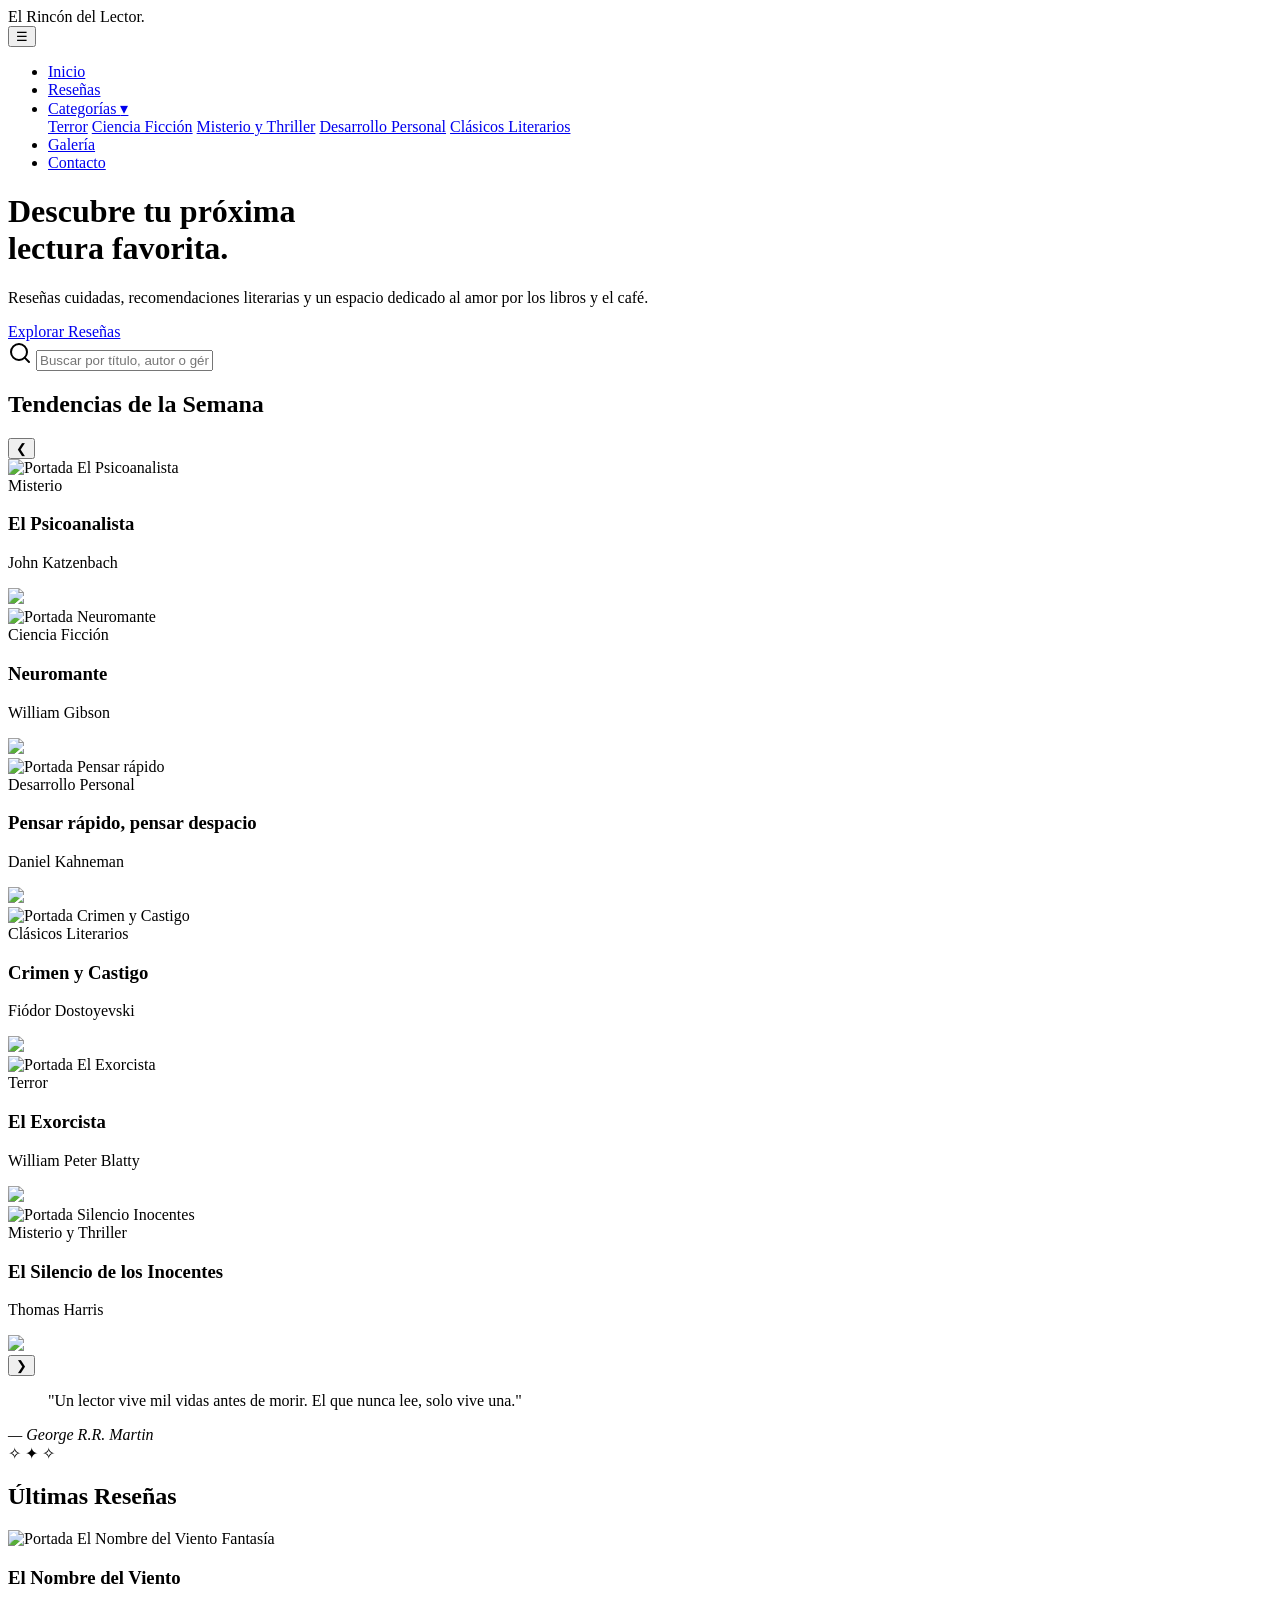
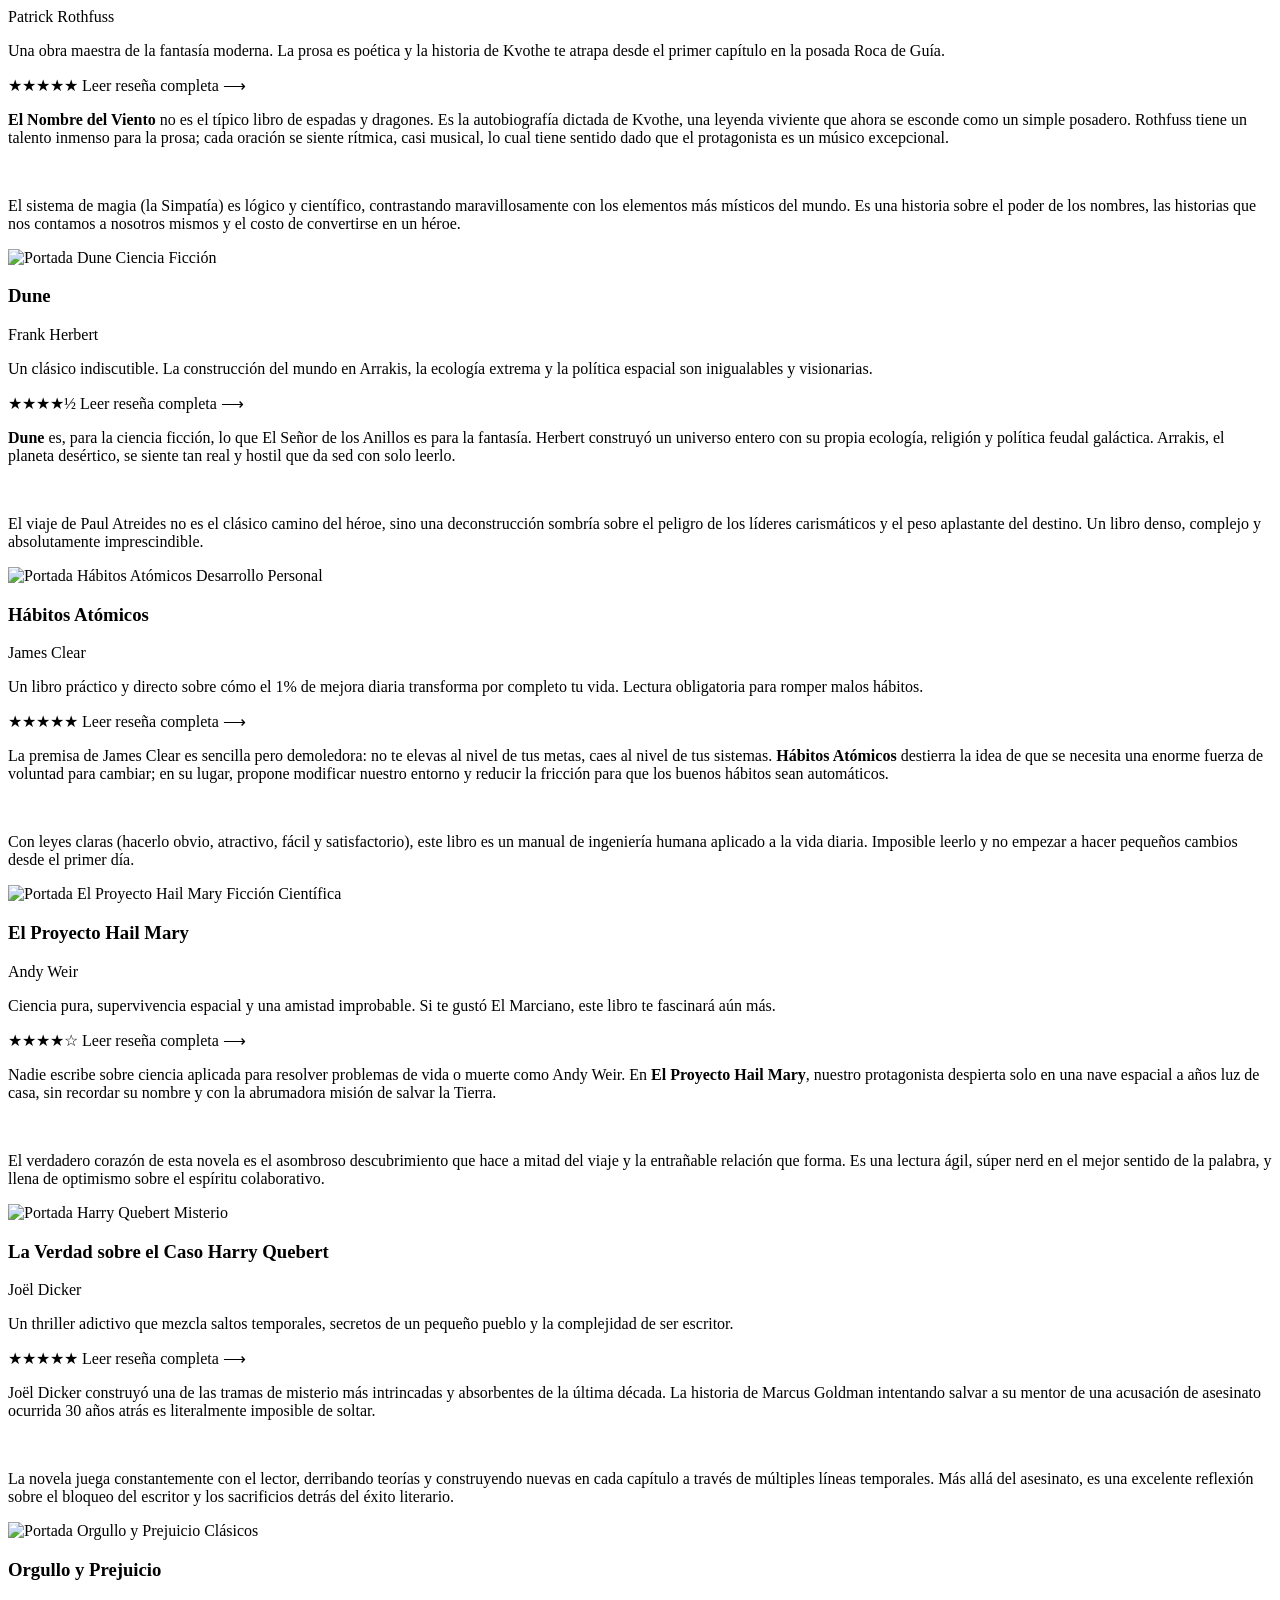
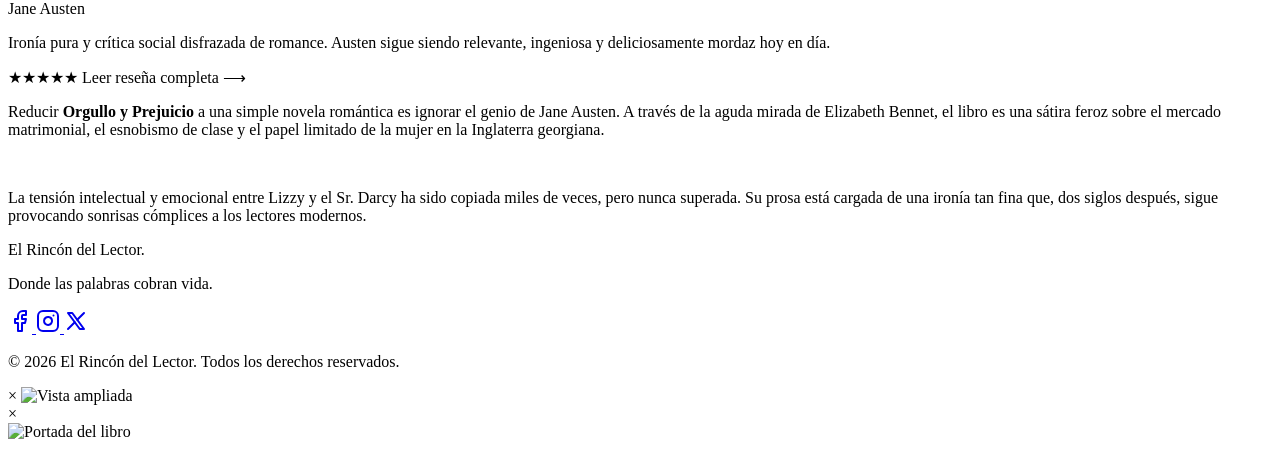
==== index.html @ 216cf4fa "aaaaver esta vez" ====
<!DOCTYPE html>
<html lang="es">
<head>
    <meta charset="UTF-8">
    <meta name="viewport" content="width=device-width, initial-scale=1.0">
    <title>El Rincón del Lector | Reseñas Literarias</title>
    <link rel="preconnect" href="https://fonts.googleapis.com">
    <link rel="preconnect" href="https://fonts.gstatic.com" crossorigin>
    <link href="https://fonts.googleapis.com/css2?family=Lato:ital,wght@0,300;0,400;0,700;1,400&family=Playfair+Display:ital,wght@0,400;0,600;0,700;1,400&display=swap" rel="stylesheet">
    <link rel="stylesheet" href="styles.css">
</head>
<body>

    <nav id="navbar">
        <div class="nav-brand">El Rincón del Lector.</div>
        <button class="menu-toggle" id="menu-toggle" aria-label="Abrir menú">☰</button>
        <ul class="nav-links" id="nav-links">
            <li><a href="#inicio">Inicio</a></li>
            <li><a href="#resenas">Reseñas</a></li>
            <li class="dropdown">
                <a href="#" class="dropbtn">Categorías <span class="arrow">▾</span></a>
                <div class="dropdown-content">
                    <a href="terror.html">Terror</a>
                    <a href="ciencia-ficcion.html">Ciencia Ficción</a>
                    <a href="misterio.html">Misterio y Thriller</a>
                    <a href="desarrollo.html">Desarrollo Personal</a>
                    <a href="clasicos.html">Clásicos Literarios</a>
                </div>
            </li>
            <li><a href="galeria.html">Galería</a></li>
            <li><a href="contacto.html" class="btn-nav">Contacto</a></li>
        </ul>
    </nav>

    <header id="inicio" class="hero section-reveal">
        <div class="hero-content">
            <h1>Descubre tu próxima <br><span>lectura favorita.</span></h1>
            <p>Reseñas cuidadas, recomendaciones literarias y un espacio dedicado al amor por los libros y el café.</p>
            <a href="#resenas" class="btn-primary">Explorar Reseñas</a>
        </div>
    </header>

    <!-- SECCIÓN: BUSCADOR -->
    <section class="seccion-busqueda section-reveal">
        <div class="buscador-wrapper">
            <div class="buscador-contenedor">
                <svg class="icono-lupa" xmlns="http://www.w3.org/2000/svg" width="24" height="24" viewBox="0 0 24 24" fill="none" stroke="currentColor" stroke-width="2" stroke-linecap="round" stroke-linejoin="round">
                    <circle cx="11" cy="11" r="8"></circle>
                    <line x1="21" y1="21" x2="16.65" y2="16.65"></line>
                </svg>
                <input type="text" id="input-busqueda" class="buscador-input" placeholder="Buscar por título, autor o género...">
            </div>
        </div>
    </section>

    <main>
        <!-- Carrusel de Tendencias -->
        <section class="seccion-carrusel section-reveal">
            <div class="section-header">
                <h2>Tendencias de la Semana</h2>
                <div class="divider"></div>
            </div>
            <div class="carrusel-contenedor">
                <button class="carrusel-btn prev" onclick="moverCarrusel(-1)">&#10094;</button>
                <div class="carrusel-track" id="track">
                    
                    <article class="tarjeta-tendencia card-reveal" onclick="abrirResena(this)">
                        <img src="https://images.unsplash.com/photo-1587876931567-564ce588bfbd?w=400&h=600&fit=crop" class="img-tendencia" alt="Portada El Psicoanalista">
                        <div class="tendencia-info">
                            <span class="badge">Misterio</span>
                            <h3>El Psicoanalista</h3>
                            <p class="autor">John Katzenbach</p>
                        </div>
                        <img src="https://images.unsplash.com/photo-1587876931567-564ce588bfbd?w=600&h=900&fit=crop" class="portada-oculta">
                        <span class="calificacion" style="display:none;">★★★★★</span>
                        <div class="resena-completa-texto" style="display:none;">
                            <p>Un thriller psicológico de ritmo frenético. "Feliz cumpleaños, doctor. Bienvenido al primer día de su muerte." Así comienza este magistral juego del gato y el ratón donde el Dr. Starks tiene 15 días para descubrir la identidad de su acosador o suicidarse.</p><br>
                            <p>Katzenbach demuestra un dominio absoluto del suspenso, obligando al protagonista (y al lector) a dudar de todos y de todo. Una lectura adictiva.</p>
                        </div>
                    </article>

                    <article class="tarjeta-tendencia card-reveal" onclick="abrirResena(this)">
                        <img src="https://images.unsplash.com/photo-1535295972055-1c762f4483e5?w=400&h=600&fit=crop" class="img-tendencia" alt="Portada Neuromante">
                        <div class="tendencia-info">
                            <span class="badge">Ciencia Ficción</span>
                            <h3>Neuromante</h3>
                            <p class="autor">William Gibson</p>
                        </div>
                        <img src="https://images.unsplash.com/photo-1535295972055-1c762f4483e5?w=600&h=900&fit=crop" class="portada-oculta">
                        <span class="calificacion" style="display:none;">★★★★½</span>
                        <div class="resena-completa-texto" style="display:none;">
                            <p>La novela que fundó el subgénero <em>Cyberpunk</em> e inventó el término "Ciberespacio" años antes de que existiera Internet. Seguir a Case, un vaquero de consolas caído en desgracia, en su último gran atraco es una experiencia visual y narrativa brutal.</p><br>
                            <p>La prosa de Gibson es densa, poética y cargada de neón. Es una obra visionaria que predijo nuestro mundo hiperconectado y dominado por megacorporaciones.</p>
                        </div>
                    </article>

                    <article class="tarjeta-tendencia card-reveal" onclick="abrirResena(this)">
                        <img src="https://images.unsplash.com/photo-1589829085413-56de8ae18c73?w=400&h=600&fit=crop" class="img-tendencia" alt="Portada Pensar rápido">
                        <div class="tendencia-info">
                            <span class="badge">Desarrollo Personal</span>
                            <h3>Pensar rápido, pensar despacio</h3>
                            <p class="autor">Daniel Kahneman</p>
                        </div>
                        <img src="https://images.unsplash.com/photo-1589829085413-56de8ae18c73?w=600&h=900&fit=crop" class="portada-oculta">
                        <span class="calificacion" style="display:none;">★★★★★</span>
                        <div class="resena-completa-texto" style="display:none;">
                            <p>El Premio Nobel de Economía nos regala el estudio definitivo sobre cómo tomamos decisiones. Kahneman divide nuestra mente en dos sistemas: el Sistema 1 (rápido, intuitivo, emocional) y el Sistema 2 (lento, deliberativo, lógico).</p><br>
                            <p>Este libro te abrirá los ojos a los sesgos cognitivos que gobiernan tu vida diaria sin que te des cuenta. Es denso, pero cada capítulo es una revelación sobre la naturaleza humana.</p>
                        </div>
                    </article>

                    <article class="tarjeta-tendencia card-reveal" onclick="abrirResena(this)">
                        <img src="https://images.unsplash.com/photo-1463320726281-696a485928c7?w=400&h=600&fit=crop" class="img-tendencia" alt="Portada Crimen y Castigo">
                        <div class="tendencia-info">
                            <span class="badge">Clásicos Literarios</span>
                            <h3>Crimen y Castigo</h3>
                            <p class="autor">Fiódor Dostoyevski</p>
                        </div>
                        <img src="https://images.unsplash.com/photo-1463320726281-696a485928c7?w=600&h=900&fit=crop" class="portada-oculta">
                        <span class="calificacion" style="display:none;">★★★★★</span>
                        <div class="resena-completa-texto" style="display:none;">
                            <p>Una inmersión asfixiante en la mente de un asesino. Raskólnikov cree que es un "hombre extraordinario", por encima de la moralidad común, lo que lo lleva a cometer un crimen atroz. Pero el verdadero protagonista de la novela es la culpa que lo consume después.</p><br>
                            <p>Dostoyevski es un maestro de la psicología humana. La tensión y la paranoia son tan palpables que el lector sufre junto al protagonista en cada interrogatorio. Una obra monumental.</p>
                        </div>
                    </article>

                    <article class="tarjeta-tendencia card-reveal" onclick="abrirResena(this)">
                        <img src="https://images.unsplash.com/photo-1509248961158-e54f6934749c?w=400&h=600&fit=crop" class="img-tendencia" alt="Portada El Exorcista">
                        <div class="tendencia-info">
                            <span class="badge">Terror</span>
                            <h3>El Exorcista</h3>
                            <p class="autor">William Peter Blatty</p>
                        </div>
                        <img src="https://images.unsplash.com/photo-1509248961158-e54f6934749c?w=600&h=900&fit=crop" class="portada-oculta">
                        <span class="calificacion" style="display:none;">★★★★☆</span>
                        <div class="resena-completa-texto" style="display:none;">
                            <p>Si la película te asustó, el libro te helará la sangre. Blatty logra algo extraordinario: antes de llegar a los aspectos puramente demoníacos, somete al lector a un agotador proceso médico y psiquiátrico, anclando la historia en un realismo que potencia el terror.</p><br>
                            <p>La relación entre el padre Karras, un sacerdote que pierde su fe, y el padre Merrin, es el corazón literario de esta obra cumbre del terror teológico.</p>
                        </div>
                    </article>

                    <article class="tarjeta-tendencia card-reveal" onclick="abrirResena(this)">
                        <img src="https://images.unsplash.com/photo-1629196914949-0145227774e1?w=400&h=600&fit=crop" class="img-tendencia" alt="Portada Silencio Inocentes">
                        <div class="tendencia-info">
                            <span class="badge">Misterio y Thriller</span>
                            <h3>El Silencio de los Inocentes</h3>
                            <p class="autor">Thomas Harris</p>
                        </div>
                        <img src="https://images.unsplash.com/photo-1629196914949-0145227774e1?w=600&h=900&fit=crop" class="portada-oculta">
                        <span class="calificacion" style="display:none;">★★★★★</span>
                        <div class="resena-completa-texto" style="display:none;">
                            <p>La brillante joven del FBI, Clarice Starling, debe buscar la ayuda de un asesino en serie caníbal, el Dr. Hannibal Lecter, para atrapar a otro psicópata. La dinámica entre Clarice y Lecter es una de las más fascinantes y tensas jamás escritas.</p><br>
                            <p>Harris no recurre al gore barato, sino que construye un terror inteligente, clínico y metódico. Un hito en la literatura policíaca que supera incluso a su galardonada adaptación cinematográfica.</p>
                        </div>
                    </article>

                </div>
                <button class="carrusel-btn next" onclick="moverCarrusel(1)">&#10095;</button>
            </div>
        </section>

        <!-- SECCIÓN PARALLAX: Cita Destacada -->
        <section class="seccion-cita section-reveal">
            <div class="cita-parallax">
                <div class="cita-contenido card-reveal">
                    <blockquote>"Un lector vive mil vidas antes de morir. El que nunca lee, solo vive una."</blockquote>
                    <cite>— George R.R. Martin</cite>
                </div>
            </div>
        </section>

        <!-- SEPARADOR DECORATIVO -->
        <div class="separador-elegante section-reveal">
            <span>✧ ✦ ✧</span>
        </div>

        <!-- Reseñas -->
        <section id="resenas" class="seccion-resenas section-reveal">
            <div class="section-header">
                <h2>Últimas Reseñas</h2>
                <div class="divider"></div>
            </div>
            <div class="grid-resenas">
                
                <article class="tarjeta-resena card-reveal" onclick="abrirResena(this)">
                    <img src="https://images.unsplash.com/photo-1629196914168-5af0602ee3fb?w=600&h=900&fit=crop" class="portada-oculta" alt="Portada El Nombre del Viento">
                    <span class="badge">Fantasía</span>
                    <h3>El Nombre del Viento</h3>
                    <p class="autor">Patrick Rothfuss</p>
                    <p class="extracto">Una obra maestra de la fantasía moderna. La prosa es poética y la historia de Kvothe te atrapa desde el primer capítulo en la posada Roca de Guía.</p>
                    <div class="card-footer">
                        <span class="calificacion">★★★★★</span>
                        <span class="leer-mas">Leer reseña completa ⟶</span>
                    </div>
                    <div class="resena-completa-texto">
                        <p><strong>El Nombre del Viento</strong> no es el típico libro de espadas y dragones. Es la autobiografía dictada de Kvothe, una leyenda viviente que ahora se esconde como un simple posadero. Rothfuss tiene un talento inmenso para la prosa; cada oración se siente rítmica, casi musical, lo cual tiene sentido dado que el protagonista es un músico excepcional.</p><br>
                        <p>El sistema de magia (la Simpatía) es lógico y científico, contrastando maravillosamente con los elementos más místicos del mundo. Es una historia sobre el poder de los nombres, las historias que nos contamos a nosotros mismos y el costo de convertirse en un héroe.</p>
                    </div>
                </article>

                <article class="tarjeta-resena card-reveal" onclick="abrirResena(this)">
                    <img src="https://images.unsplash.com/photo-1541873676-a18131494184?w=600&h=900&fit=crop" class="portada-oculta" alt="Portada Dune">
                    <span class="badge">Ciencia Ficción</span>
                    <h3>Dune</h3>
                    <p class="autor">Frank Herbert</p>
                    <p class="extracto">Un clásico indiscutible. La construcción del mundo en Arrakis, la ecología extrema y la política espacial son inigualables y visionarias.</p>
                    <div class="card-footer">
                        <span class="calificacion">★★★★½</span>
                        <span class="leer-mas">Leer reseña completa ⟶</span>
                    </div>
                    <div class="resena-completa-texto">
                        <p><strong>Dune</strong> es, para la ciencia ficción, lo que El Señor de los Anillos es para la fantasía. Herbert construyó un universo entero con su propia ecología, religión y política feudal galáctica. Arrakis, el planeta desértico, se siente tan real y hostil que da sed con solo leerlo.</p><br>
                        <p>El viaje de Paul Atreides no es el clásico camino del héroe, sino una deconstrucción sombría sobre el peligro de los líderes carismáticos y el peso aplastante del destino. Un libro denso, complejo y absolutamente imprescindible.</p>
                    </div>
                </article>

                <article class="tarjeta-resena card-reveal" onclick="abrirResena(this)">
                    <img src="https://images.unsplash.com/photo-1517245386807-bb43f82c33c4?w=600&h=900&fit=crop" class="portada-oculta" alt="Portada Hábitos Atómicos">
                    <span class="badge">Desarrollo Personal</span>
                    <h3>Hábitos Atómicos</h3>
                    <p class="autor">James Clear</p>
                    <p class="extracto">Un libro práctico y directo sobre cómo el 1% de mejora diaria transforma por completo tu vida. Lectura obligatoria para romper malos hábitos.</p>
                    <div class="card-footer">
                        <span class="calificacion">★★★★★</span>
                        <span class="leer-mas">Leer reseña completa ⟶</span>
                    </div>
                    <div class="resena-completa-texto">
                        <p>La premisa de James Clear es sencilla pero demoledora: no te elevas al nivel de tus metas, caes al nivel de tus sistemas. <strong>Hábitos Atómicos</strong> destierra la idea de que se necesita una enorme fuerza de voluntad para cambiar; en su lugar, propone modificar nuestro entorno y reducir la fricción para que los buenos hábitos sean automáticos.</p><br>
                        <p>Con leyes claras (hacerlo obvio, atractivo, fácil y satisfactorio), este libro es un manual de ingeniería humana aplicado a la vida diaria. Imposible leerlo y no empezar a hacer pequeños cambios desde el primer día.</p>
                    </div>
                </article>

                <article class="tarjeta-resena card-reveal" onclick="abrirResena(this)">
                    <img src="https://images.unsplash.com/photo-1451187580459-43490279c0fa?w=600&h=900&fit=crop" class="portada-oculta" alt="Portada El Proyecto Hail Mary">
                    <span class="badge">Ficción Científica</span>
                    <h3>El Proyecto Hail Mary</h3>
                    <p class="autor">Andy Weir</p>
                    <p class="extracto">Ciencia pura, supervivencia espacial y una amistad improbable. Si te gustó El Marciano, este libro te fascinará aún más.</p>
                    <div class="card-footer">
                        <span class="calificacion">★★★★☆</span>
                        <span class="leer-mas">Leer reseña completa ⟶</span>
                    </div>
                    <div class="resena-completa-texto">
                        <p>Nadie escribe sobre ciencia aplicada para resolver problemas de vida o muerte como Andy Weir. En <strong>El Proyecto Hail Mary</strong>, nuestro protagonista despierta solo en una nave espacial a años luz de casa, sin recordar su nombre y con la abrumadora misión de salvar la Tierra.</p><br>
                        <p>El verdadero corazón de esta novela es el asombroso descubrimiento que hace a mitad del viaje y la entrañable relación que forma. Es una lectura ágil, súper nerd en el mejor sentido de la palabra, y llena de optimismo sobre el espíritu colaborativo.</p>
                    </div>
                </article>

                <article class="tarjeta-resena card-reveal" onclick="abrirResena(this)">
                    <img src="https://images.unsplash.com/photo-1505664194779-8beaceb93744?w=600&h=900&fit=crop" class="portada-oculta" alt="Portada Harry Quebert">
                    <span class="badge">Misterio</span>
                    <h3>La Verdad sobre el Caso Harry Quebert</h3>
                    <p class="autor">Joël Dicker</p>
                    <p class="extracto">Un thriller adictivo que mezcla saltos temporales, secretos de un pequeño pueblo y la complejidad de ser escritor.</p>
                    <div class="card-footer">
                        <span class="calificacion">★★★★★</span>
                        <span class="leer-mas">Leer reseña completa ⟶</span>
                    </div>
                    <div class="resena-completa-texto">
                        <p>Joël Dicker construyó una de las tramas de misterio más intrincadas y absorbentes de la última década. La historia de Marcus Goldman intentando salvar a su mentor de una acusación de asesinato ocurrida 30 años atrás es literalmente imposible de soltar.</p><br>
                        <p>La novela juega constantemente con el lector, derribando teorías y construyendo nuevas en cada capítulo a través de múltiples líneas temporales. Más allá del asesinato, es una excelente reflexión sobre el bloqueo del escritor y los sacrificios detrás del éxito literario.</p>
                    </div>
                </article>

                <article class="tarjeta-resena card-reveal" onclick="abrirResena(this)">
                    <img src="https://images.unsplash.com/photo-1551269901-5c5e14c25df7?w=600&h=900&fit=crop" class="portada-oculta" alt="Portada Orgullo y Prejuicio">
                    <span class="badge">Clásicos</span>
                    <h3>Orgullo y Prejuicio</h3>
                    <p class="autor">Jane Austen</p>
                    <p class="extracto">Ironía pura y crítica social disfrazada de romance. Austen sigue siendo relevante, ingeniosa y deliciosamente mordaz hoy en día.</p>
                    <div class="card-footer">
                        <span class="calificacion">★★★★★</span>
                        <span class="leer-mas">Leer reseña completa ⟶</span>
                    </div>
                    <div class="resena-completa-texto">
                        <p>Reducir <strong>Orgullo y Prejuicio</strong> a una simple novela romántica es ignorar el genio de Jane Austen. A través de la aguda mirada de Elizabeth Bennet, el libro es una sátira feroz sobre el mercado matrimonial, el esnobismo de clase y el papel limitado de la mujer en la Inglaterra georgiana.</p><br>
                        <p>La tensión intelectual y emocional entre Lizzy y el Sr. Darcy ha sido copiada miles de veces, pero nunca superada. Su prosa está cargada de una ironía tan fina que, dos siglos después, sigue provocando sonrisas cómplices a los lectores modernos.</p>
                    </div>
                </article>

            </div>
        </section>

    </main>

    <footer>
        <div class="footer-content">
            <div class="footer-logo">El Rincón del Lector.</div>
            <p>Donde las palabras cobran vida.</p>
            
            <div class="social-links">
                <a href="#" aria-label="Facebook" class="social-icon">
                    <svg xmlns="http://www.w3.org/2000/svg" width="24" height="24" viewBox="0 0 24 24" fill="none" stroke="currentColor" stroke-width="2" stroke-linecap="round" stroke-linejoin="round">
                        <path d="M18 2h-3a5 5 0 0 0-5 5v3H7v4h3v8h4v-8h3l1-4h-4V7a1 1 0 0 1 1-1h3z"></path>
                    </svg>
                </a>
                <a href="#" aria-label="Instagram" class="social-icon">
                    <svg xmlns="http://www.w3.org/2000/svg" width="24" height="24" viewBox="0 0 24 24" fill="none" stroke="currentColor" stroke-width="2" stroke-linecap="round" stroke-linejoin="round">
                        <rect x="2" y="2" width="20" height="20" rx="5" ry="5"></rect>
                        <path d="M16 11.37A4 4 0 1 1 12.63 8 4 4 0 0 1 16 11.37z"></path>
                        <line x1="17.5" y1="6.5" x2="17.51" y2="6.5"></line>
                    </svg>
                </a>
                <a href="#" aria-label="X (Twitter)" class="social-icon">
                    <svg xmlns="http://www.w3.org/2000/svg" width="24" height="24" viewBox="0 0 24 24" fill="none" stroke="currentColor" stroke-width="2" stroke-linecap="round" stroke-linejoin="round">
                        <path d="M4 4l11.733 16h4.267l-11.733 -16z"></path>
                        <path d="M4 20l6.768 -6.768m2.46 -2.46l6.772 -6.772"></path>
                    </svg>
                </a>
            </div>
        </div>
        
        <div class="footer-bottom">
            <p>&copy; 2026 El Rincón del Lector. Todos los derechos reservados.</p>
        </div>
    </footer>

    <div id="modal-galeria" class="modal">
        <span class="cerrar" onclick="cerrarModal()">&times;</span>
        <img class="modal-contenido" id="img-modal" alt="Vista ampliada">
    </div>

    <div id="modal-resena" class="modal">
        <span class="cerrar" onclick="cerrarResenaModal()">&times;</span>
        <div class="modal-resena-contenido">
            <img id="mr-img" src="" alt="Portada del libro" class="mr-imagen">
            <div class="mr-info">
                <span id="mr-badge" class="badge"></span>
                <h2 id="mr-titulo"></h2>
                <p id="mr-autor" class="autor"></p>
                <div class="calificacion" id="mr-calificacion"></div>
                <div class="divisor-modal"></div>
                <div id="mr-texto"></div>
            </div>
        </div>
    </div>

    <script src="../js/index.js"></script>
</body>
</html>
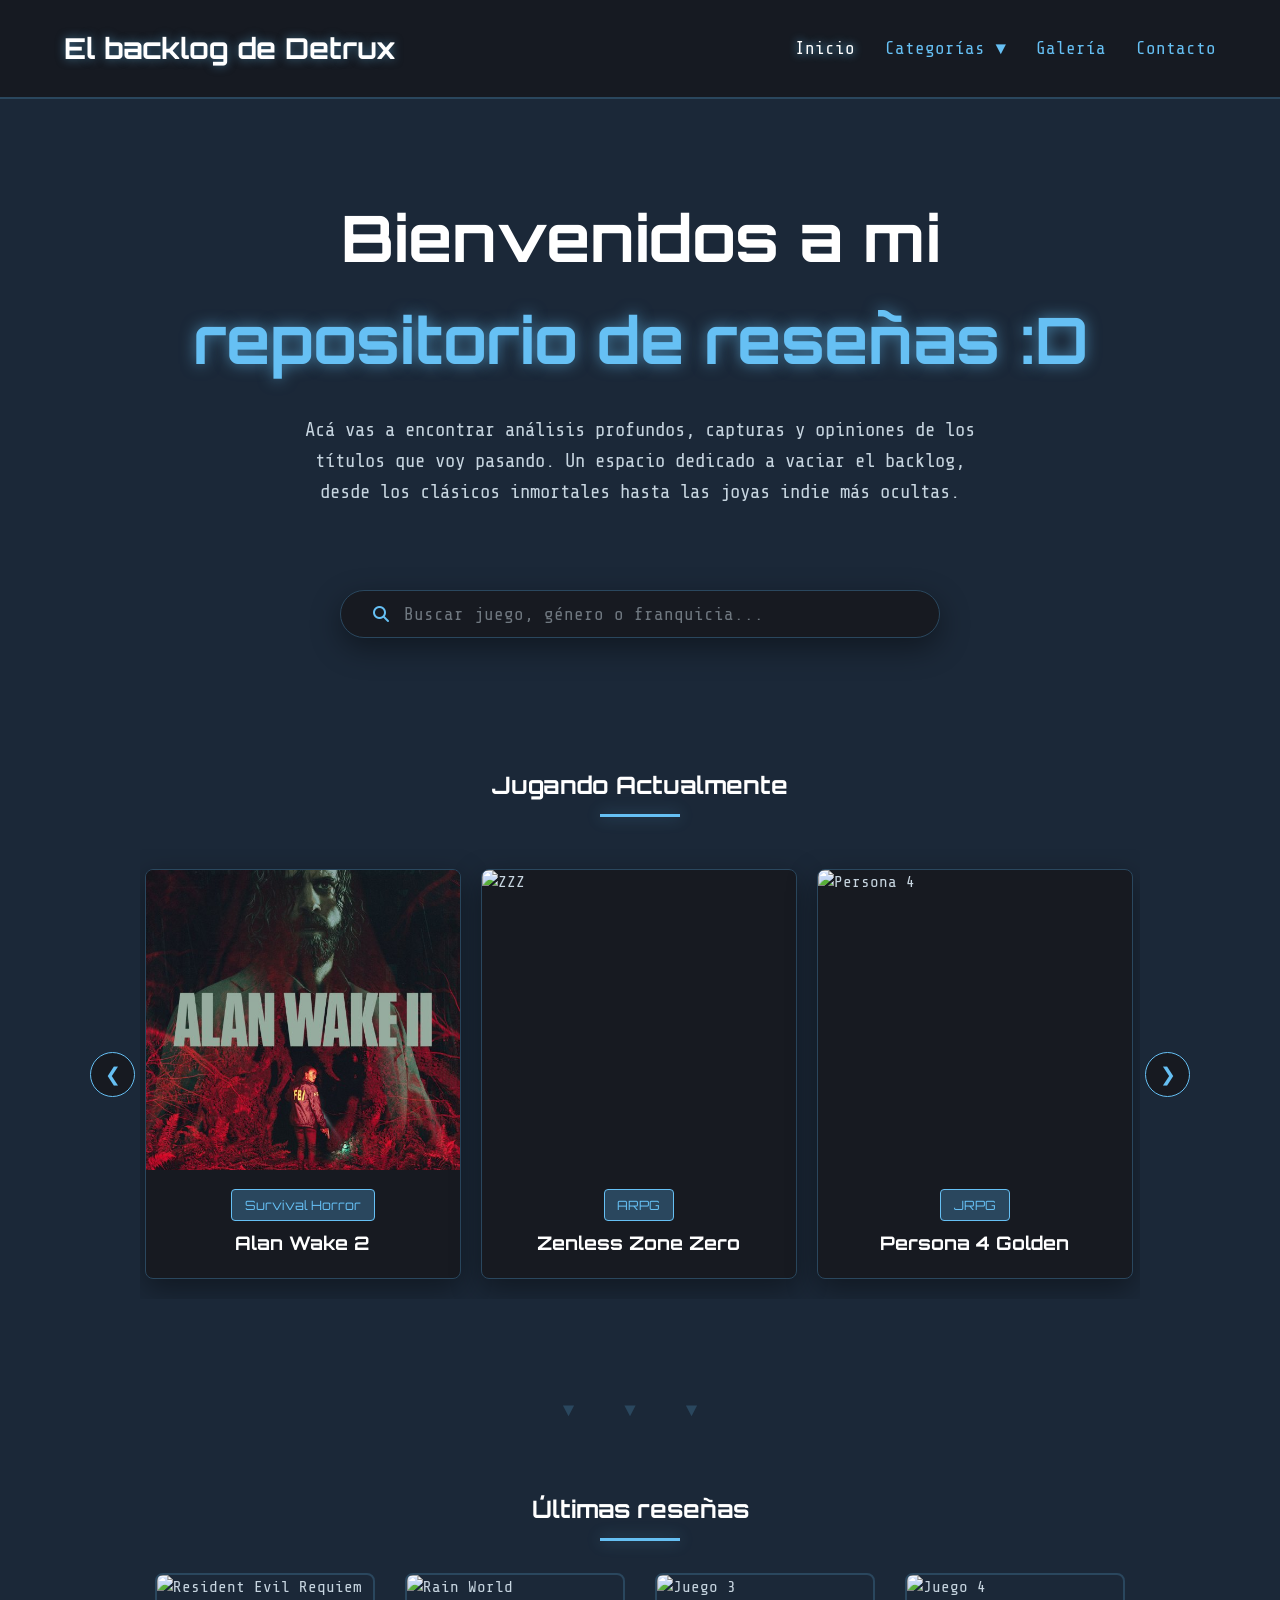
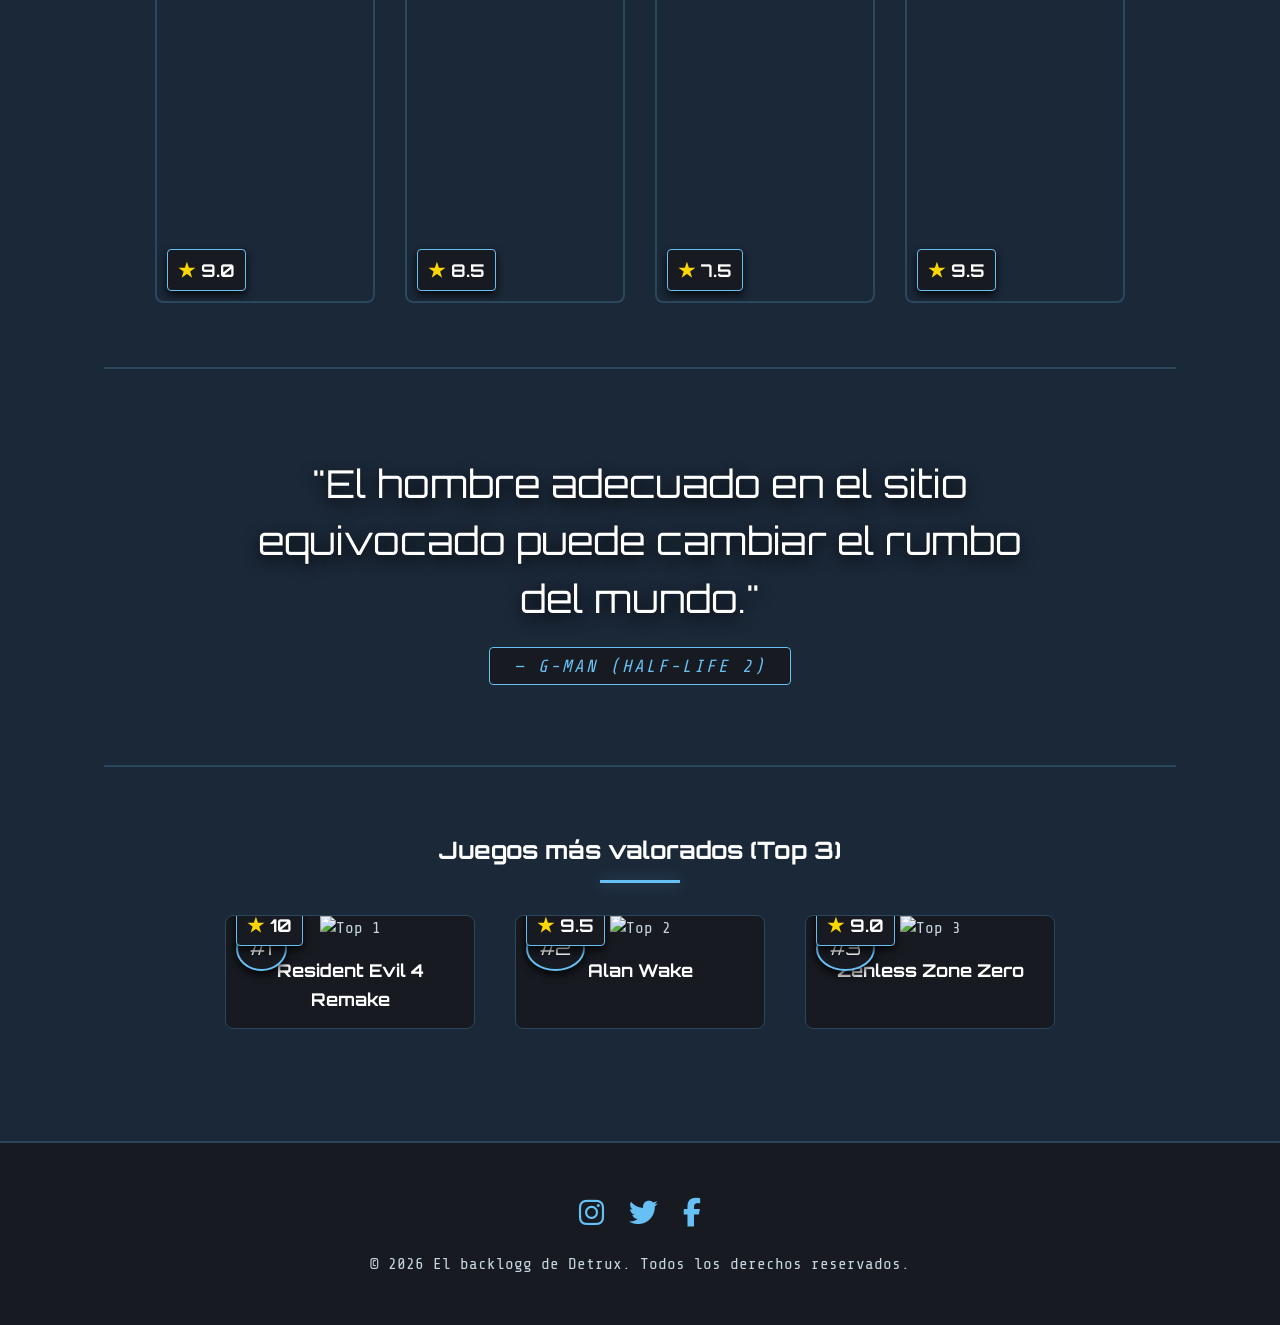
==== commit c267ef92: "proyecto finalizado faltan fotos" ====
--- a/index.html
+++ b/index.html
@@ -3,154 +3,119 @@
 <head>
     <meta charset="UTF-8">
     <meta name="viewport" content="width=device-width, initial-scale=1.0">
-    <title>El Rincón del Lector | Reseñas Literarias</title>
-    <link rel="preconnect" href="https://fonts.googleapis.com">
-    <link rel="preconnect" href="https://fonts.gstatic.com" crossorigin>
-    <link href="https://fonts.googleapis.com/css2?family=Lato:ital,wght@0,300;0,400;0,700;1,400&family=Playfair+Display:ital,wght@0,400;0,600;0,700;1,400&display=swap" rel="stylesheet">
-    <link rel="stylesheet" href="styles.css">
+    <title>El backlog de Detrux</title>
+    <link href="https://fonts.googleapis.com/css2?family=Orbitron:wght@700&family=Share+Tech+Mono&display=swap" rel="stylesheet">
+    <link rel="stylesheet" href="https://cdnjs.cloudflare.com/ajax/libs/font-awesome/6.4.0/css/all.min.css">
+    <link rel="stylesheet" href="styles/index.css">
 </head>
 <body>
 
-    <nav id="navbar">
-        <div class="nav-brand">El Rincón del Lector.</div>
-        <button class="menu-toggle" id="menu-toggle" aria-label="Abrir menú">☰</button>
-        <ul class="nav-links" id="nav-links">
-            <li><a href="#inicio">Inicio</a></li>
-            <li><a href="#resenas">Reseñas</a></li>
-            <li class="dropdown">
-                <a href="#" class="dropbtn">Categorías <span class="arrow">▾</span></a>
-                <div class="dropdown-content">
-                    <a href="terror.html">Terror</a>
-                    <a href="ciencia-ficcion.html">Ciencia Ficción</a>
-                    <a href="misterio.html">Misterio y Thriller</a>
-                    <a href="desarrollo.html">Desarrollo Personal</a>
-                    <a href="clasicos.html">Clásicos Literarios</a>
-                </div>
-            </li>
-            <li><a href="galeria.html">Galería</a></li>
-            <li><a href="contacto.html" class="btn-nav">Contacto</a></li>
-        </ul>
-    </nav>
-
-    <header id="inicio" class="hero section-reveal">
-        <div class="hero-content">
-            <h1>Descubre tu próxima <br><span>lectura favorita.</span></h1>
-            <p>Reseñas cuidadas, recomendaciones literarias y un espacio dedicado al amor por los libros y el café.</p>
-            <a href="#resenas" class="btn-primary">Explorar Reseñas</a>
-        </div>
+    <!-- NAVEGACIÓN FIJA -->
+    <header id="navbar">
+        <div class="logo">
+            <h1>El backlog de Detrux</h1>
+        </div>
+        <button class="menu-toggle" id="menu-toggle" aria-label="Abrir menú">
+            <i class="fa-solid fa-bars"></i>
+        </button>
+        <nav>
+            <ul id="nav-links">
+                <!-- El Inicio está resaltado para indicar que estamos en el Home -->
+                <li><a href="index.html" style="color: var(--text-primary); text-shadow: 0 0 8px var(--accent-color);">Inicio</a></li>
+                <li class="menu-desplegable">
+                    <a href="categorias.html">Categorías ▼</a>
+                    <ul class="submenu">
+                        <li><a href="accion.html">Acción</a></li>
+                        <li><a href="aventura.html">Aventura</a></li>
+                        <li><a href="estrategia.html">Estrategia</a></li>
+                        <li><a href="indie.html">Indie</a></li>
+                        <li><a href="rpg.html">RPG</a></li>
+                    </ul>
+                </li>
+                <li><a href="galeria.html">Galería</a></li>
+                <li><a href="contacto.html">Contacto</a></li>
+            </ul>
+        </nav>
     </header>
 
-    <!-- SECCIÓN: BUSCADOR -->
+    <!-- HERO SECTION -->
+    <section class="hero section-reveal">
+        <div class="hero-content card-reveal">
+            <h2>Bienvenidos a mi <br><span class="texto-resaltado">repositorio de reseñas :D</span></h2>
+            <p>Acá vas a encontrar análisis profundos, capturas y opiniones de los títulos que voy pasando. Un espacio dedicado a vaciar el backlog, desde los clásicos inmortales hasta las joyas indie más ocultas.</p>
+        </div>
+    </section>
+
+    <!-- BUSCADOR -->
     <section class="seccion-busqueda section-reveal">
         <div class="buscador-wrapper">
             <div class="buscador-contenedor">
-                <svg class="icono-lupa" xmlns="http://www.w3.org/2000/svg" width="24" height="24" viewBox="0 0 24 24" fill="none" stroke="currentColor" stroke-width="2" stroke-linecap="round" stroke-linejoin="round">
-                    <circle cx="11" cy="11" r="8"></circle>
-                    <line x1="21" y1="21" x2="16.65" y2="16.65"></line>
-                </svg>
-                <input type="text" id="input-busqueda" class="buscador-input" placeholder="Buscar por título, autor o género...">
+                <i class="fa-solid fa-magnifying-glass icono-lupa"></i>
+                <input type="text" id="input-busqueda" class="buscador-input" placeholder="Buscar juego, género o franquicia...">
             </div>
         </div>
     </section>
 
     <main>
-        <!-- Carrusel de Tendencias -->
+        <!-- CARRUSEL -->
         <section class="seccion-carrusel section-reveal">
             <div class="section-header">
-                <h2>Tendencias de la Semana</h2>
+                <h2>Jugando Actualmente</h2>
                 <div class="divider"></div>
             </div>
             <div class="carrusel-contenedor">
                 <button class="carrusel-btn prev" onclick="moverCarrusel(-1)">&#10094;</button>
                 <div class="carrusel-track" id="track">
                     
-                    <article class="tarjeta-tendencia card-reveal" onclick="abrirResena(this)">
-                        <img src="https://images.unsplash.com/photo-1587876931567-564ce588bfbd?w=400&h=600&fit=crop" class="img-tendencia" alt="Portada El Psicoanalista">
-                        <div class="tendencia-info">
-                            <span class="badge">Misterio</span>
-                            <h3>El Psicoanalista</h3>
-                            <p class="autor">John Katzenbach</p>
-                        </div>
-                        <img src="https://images.unsplash.com/photo-1587876931567-564ce588bfbd?w=600&h=900&fit=crop" class="portada-oculta">
+                    <article class="tarjeta-carrusel card-reveal" onclick="abrirResena(this)">
+                        <img src="img/alan_wake_2_portada.jpg" class="img-carrusel" alt="Alan Wake">
+                        <div class="carrusel-info">
+                            <span class="badge">Survival Horror</span>
+                            <h3>Alan Wake 2</h3>
+                        </div>
+                        <img src="https://placehold.co/400x600/171a21/66c0f4?text=Alan+Wake+2" class="portada-oculta">
                         <span class="calificacion" style="display:none;">★★★★★</span>
                         <div class="resena-completa-texto" style="display:none;">
-                            <p>Un thriller psicológico de ritmo frenético. "Feliz cumpleaños, doctor. Bienvenido al primer día de su muerte." Así comienza este magistral juego del gato y el ratón donde el Dr. Starks tiene 15 días para descubrir la identidad de su acosador o suicidarse.</p><br>
-                            <p>Katzenbach demuestra un dominio absoluto del suspenso, obligando al protagonista (y al lector) a dudar de todos y de todo. Una lectura adictiva.</p>
-                        </div>
-                    </article>
-
-                    <article class="tarjeta-tendencia card-reveal" onclick="abrirResena(this)">
-                        <img src="https://images.unsplash.com/photo-1535295972055-1c762f4483e5?w=400&h=600&fit=crop" class="img-tendencia" alt="Portada Neuromante">
-                        <div class="tendencia-info">
-                            <span class="badge">Ciencia Ficción</span>
-                            <h3>Neuromante</h3>
-                            <p class="autor">William Gibson</p>
-                        </div>
-                        <img src="https://images.unsplash.com/photo-1535295972055-1c762f4483e5?w=600&h=900&fit=crop" class="portada-oculta">
-                        <span class="calificacion" style="display:none;">★★★★½</span>
-                        <div class="resena-completa-texto" style="display:none;">
-                            <p>La novela que fundó el subgénero <em>Cyberpunk</em> e inventó el término "Ciberespacio" años antes de que existiera Internet. Seguir a Case, un vaquero de consolas caído en desgracia, en su último gran atraco es una experiencia visual y narrativa brutal.</p><br>
-                            <p>La prosa de Gibson es densa, poética y cargada de neón. Es una obra visionaria que predijo nuestro mundo hiperconectado y dominado por megacorporaciones.</p>
-                        </div>
-                    </article>
-
-                    <article class="tarjeta-tendencia card-reveal" onclick="abrirResena(this)">
-                        <img src="https://images.unsplash.com/photo-1589829085413-56de8ae18c73?w=400&h=600&fit=crop" class="img-tendencia" alt="Portada Pensar rápido">
-                        <div class="tendencia-info">
-                            <span class="badge">Desarrollo Personal</span>
-                            <h3>Pensar rápido, pensar despacio</h3>
-                            <p class="autor">Daniel Kahneman</p>
-                        </div>
-                        <img src="https://images.unsplash.com/photo-1589829085413-56de8ae18c73?w=600&h=900&fit=crop" class="portada-oculta">
+                            <p>Una secuela que rompe la cuarta pared constantemente. La atmósfera en el Lugar Oscuro es asfixiante y el diseño de audio te mantiene en tensión absoluta.</p>
+                        </div>
+                    </article>
+
+                    <article class="tarjeta-carrusel card-reveal" onclick="abrirResena(this)">
+                        <img src="https://placehold.co/400x600/171a21/66c0f4?text=Zenless+Zone+Zero" class="img-carrusel" alt="ZZZ">
+                        <div class="carrusel-info">
+                            <span class="badge">ARPG</span>
+                            <h3>Zenless Zone Zero</h3>
+                        </div>
+                        <img src="https://placehold.co/400x600/171a21/66c0f4?text=Zenless+Zone+Zero" class="portada-oculta">
+                        <span class="calificacion" style="display:none;">★★★★☆</span>
+                        <div class="resena-completa-texto" style="display:none;">
+                            <p>El combate es brutalmente dinámico y fluido. La estética urbana y la música son increíbles, un gacha con muchísima personalidad.</p>
+                        </div>
+                    </article>
+
+                    <article class="tarjeta-carrusel card-reveal" onclick="abrirResena(this)">
+                        <img src="https://placehold.co/400x600/171a21/66c0f4?text=Persona+4" class="img-carrusel" alt="Persona 4">
+                        <div class="carrusel-info">
+                            <span class="badge">JRPG</span>
+                            <h3>Persona 4 Golden</h3>
+                        </div>
+                        <img src="https://placehold.co/400x600/171a21/66c0f4?text=Persona+4" class="portada-oculta">
                         <span class="calificacion" style="display:none;">★★★★★</span>
                         <div class="resena-completa-texto" style="display:none;">
-                            <p>El Premio Nobel de Economía nos regala el estudio definitivo sobre cómo tomamos decisiones. Kahneman divide nuestra mente en dos sistemas: el Sistema 1 (rápido, intuitivo, emocional) y el Sistema 2 (lento, deliberativo, lógico).</p><br>
-                            <p>Este libro te abrirá los ojos a los sesgos cognitivos que gobiernan tu vida diaria sin que te des cuenta. Es denso, pero cada capítulo es una revelación sobre la naturaleza humana.</p>
-                        </div>
-                    </article>
-
-                    <article class="tarjeta-tendencia card-reveal" onclick="abrirResena(this)">
-                        <img src="https://images.unsplash.com/photo-1463320726281-696a485928c7?w=400&h=600&fit=crop" class="img-tendencia" alt="Portada Crimen y Castigo">
-                        <div class="tendencia-info">
-                            <span class="badge">Clásicos Literarios</span>
-                            <h3>Crimen y Castigo</h3>
-                            <p class="autor">Fiódor Dostoyevski</p>
-                        </div>
-                        <img src="https://images.unsplash.com/photo-1463320726281-696a485928c7?w=600&h=900&fit=crop" class="portada-oculta">
+                            <p>Un clásico de culto. Inaba se siente como un hogar real y el misterio del asesino de la televisión te atrapa desde la primera hora de juego.</p>
+                        </div>
+                    </article>
+
+                    <article class="tarjeta-carrusel card-reveal" onclick="abrirResena(this)">
+                        <img src="https://placehold.co/400x600/171a21/66c0f4?text=Silent+Hill+2" class="img-carrusel" alt="Silent Hill 2">
+                        <div class="carrusel-info">
+                            <span class="badge">Terror Psicológico</span>
+                            <h3>Silent Hill 2</h3>
+                        </div>
+                        <img src="https://placehold.co/400x600/171a21/66c0f4?text=Silent+Hill+2" class="portada-oculta">
                         <span class="calificacion" style="display:none;">★★★★★</span>
                         <div class="resena-completa-texto" style="display:none;">
-                            <p>Una inmersión asfixiante en la mente de un asesino. Raskólnikov cree que es un "hombre extraordinario", por encima de la moralidad común, lo que lo lleva a cometer un crimen atroz. Pero el verdadero protagonista de la novela es la culpa que lo consume después.</p><br>
-                            <p>Dostoyevski es un maestro de la psicología humana. La tensión y la paranoia son tan palpables que el lector sufre junto al protagonista en cada interrogatorio. Una obra monumental.</p>
-                        </div>
-                    </article>
-
-                    <article class="tarjeta-tendencia card-reveal" onclick="abrirResena(this)">
-                        <img src="https://images.unsplash.com/photo-1509248961158-e54f6934749c?w=400&h=600&fit=crop" class="img-tendencia" alt="Portada El Exorcista">
-                        <div class="tendencia-info">
-                            <span class="badge">Terror</span>
-                            <h3>El Exorcista</h3>
-                            <p class="autor">William Peter Blatty</p>
-                        </div>
-                        <img src="https://images.unsplash.com/photo-1509248961158-e54f6934749c?w=600&h=900&fit=crop" class="portada-oculta">
-                        <span class="calificacion" style="display:none;">★★★★☆</span>
-                        <div class="resena-completa-texto" style="display:none;">
-                            <p>Si la película te asustó, el libro te helará la sangre. Blatty logra algo extraordinario: antes de llegar a los aspectos puramente demoníacos, somete al lector a un agotador proceso médico y psiquiátrico, anclando la historia en un realismo que potencia el terror.</p><br>
-                            <p>La relación entre el padre Karras, un sacerdote que pierde su fe, y el padre Merrin, es el corazón literario de esta obra cumbre del terror teológico.</p>
-                        </div>
-                    </article>
-
-                    <article class="tarjeta-tendencia card-reveal" onclick="abrirResena(this)">
-                        <img src="https://images.unsplash.com/photo-1629196914949-0145227774e1?w=400&h=600&fit=crop" class="img-tendencia" alt="Portada Silencio Inocentes">
-                        <div class="tendencia-info">
-                            <span class="badge">Misterio y Thriller</span>
-                            <h3>El Silencio de los Inocentes</h3>
-                            <p class="autor">Thomas Harris</p>
-                        </div>
-                        <img src="https://images.unsplash.com/photo-1629196914949-0145227774e1?w=600&h=900&fit=crop" class="portada-oculta">
-                        <span class="calificacion" style="display:none;">★★★★★</span>
-                        <div class="resena-completa-texto" style="display:none;">
-                            <p>La brillante joven del FBI, Clarice Starling, debe buscar la ayuda de un asesino en serie caníbal, el Dr. Hannibal Lecter, para atrapar a otro psicópata. La dinámica entre Clarice y Lecter es una de las más fascinantes y tensas jamás escritas.</p><br>
-                            <p>Harris no recurre al gore barato, sino que construye un terror inteligente, clínico y metódico. Un hito en la literatura policíaca que supera incluso a su galardonada adaptación cinematográfica.</p>
+                            <p>La niebla es solo el principio. Un viaje deprimente pero magistral sobre la culpa y los demonios internos.</p>
                         </div>
                     </article>
 
@@ -159,182 +124,165 @@
             </div>
         </section>
 
-        <!-- SECCIÓN PARALLAX: Cita Destacada -->
+        <!-- SEPARADOR ESTILO GAMING -->
+        <div class="separador-gaming section-reveal">
+            <span>▼ ▼ ▼</span>
+        </div>
+
+        <!-- GRILLA DE RESEÑAS -->
+        <section id="recomendadas" class="section-reveal">
+            <div class="section-header">
+                <h2>Últimas reseñas</h2>
+                <div class="divider"></div>
+            </div>
+            
+            <div class="contenedor-tarjetas">
+                <article class="tarjeta-juego card-reveal" onclick="abrirResena(this)">
+                    <div class="puntaje-miniatura"><span class="estrella">★</span> 9.0</div>
+                    <img src="https://placehold.co/400x600/2a475e/66c0f4?text=RE+Requiem" alt="Resident Evil Requiem" class="portada-oculta">
+                    <img src="https://placehold.co/400x600/2a475e/66c0f4?text=RE+Requiem" alt="Resident Evil Requiem">
+                    <h3 style="display:none;">Resident Evil Requiem</h3>
+                    <span class="badge" style="display:none;">Survival Horror</span>
+                    <span class="calificacion" style="display:none;">9.0 / 10</span>
+                    <div class="resena-completa-texto" style="display:none;">
+                        <p>Análisis detallado de Resident Evil Requiem. Una vuelta de tuerca interesante a la fórmula clásica de la saga, gestionando recursos al milímetro.</p>
+                    </div>
+                </article>
+
+                <article class="tarjeta-juego card-reveal" onclick="abrirResena(this)">
+                    <div class="puntaje-miniatura"><span class="estrella">★</span> 8.5</div>
+                    <img src="https://placehold.co/400x600/2a475e/66c0f4?text=Rain+World" alt="Rain World" class="portada-oculta">
+                    <img src="https://placehold.co/400x600/2a475e/66c0f4?text=Rain+World" alt="Rain World">
+                    <h3 style="display:none;">Rain World</h3>
+                    <span class="badge" style="display:none;">Supervivencia / Plataformas</span>
+                    <span class="calificacion" style="display:none;">8.5 / 10</span>
+                    <div class="resena-completa-texto" style="display:none;">
+                        <p>No eres el cazador, eres la presa. Un ecosistema vivo y brutal que te castiga por cada error, pero recompensa la paciencia y el aprendizaje.</p>
+                    </div>
+                </article>
+
+                <article class="tarjeta-juego card-reveal" onclick="abrirResena(this)">
+                    <div class="puntaje-miniatura"><span class="estrella">★</span> 7.5</div>
+                    <img src="https://placehold.co/400x600/2a475e/66c0f4?text=Juego+3" alt="Juego 3" class="portada-oculta">
+                    <img src="https://placehold.co/400x600/2a475e/66c0f4?text=Juego+3" alt="Juego 3">
+                    <h3 style="display:none;">Juego Misterioso 3</h3>
+                    <span class="badge" style="display:none;">Indie</span>
+                    <span class="calificacion" style="display:none;">7.5 / 10</span>
+                    <div class="resena-completa-texto" style="display:none;">
+                        <p>Una premisa interesante que se desinfla hacia la mitad del juego. Aún así, los controles son responsivos.</p>
+                    </div>
+                </article>
+
+                <article class="tarjeta-juego card-reveal" onclick="abrirResena(this)">
+                    <div class="puntaje-miniatura"><span class="estrella">★</span> 9.5</div>
+                    <img src="https://placehold.co/400x600/2a475e/66c0f4?text=Juego+4" alt="Juego 4" class="portada-oculta">
+                    <img src="https://placehold.co/400x600/2a475e/66c0f4?text=Juego+4" alt="Juego 4">
+                    <h3 style="display:none;">Juego Increíble 4</h3>
+                    <span class="badge" style="display:none;">Acción RPG</span>
+                    <span class="calificacion" style="display:none;">9.5 / 10</span>
+                    <div class="resena-completa-texto" style="display:none;">
+                        <p>Fácilmente uno de los mejores sistemas de combate de la generación. El parry se siente increíblemente satisfactorio.</p>
+                    </div>
+                </article>
+            </div>
+        </section>
+
+        <!-- SECCIÓN PARALLAX -->
         <section class="seccion-cita section-reveal">
             <div class="cita-parallax">
                 <div class="cita-contenido card-reveal">
-                    <blockquote>"Un lector vive mil vidas antes de morir. El que nunca lee, solo vive una."</blockquote>
-                    <cite>— George R.R. Martin</cite>
+                    <blockquote>"El hombre adecuado en el sitio equivocado puede cambiar el rumbo del mundo."</blockquote>
+                    <cite>— G-Man (Half-Life 2)</cite>
                 </div>
             </div>
         </section>
 
-        <!-- SEPARADOR DECORATIVO -->
-        <div class="separador-elegante section-reveal">
-            <span>✧ ✦ ✧</span>
-        </div>
-
-        <!-- Reseñas -->
-        <section id="resenas" class="seccion-resenas section-reveal">
+        <!-- TOP 3 -->
+        <section id="mas-valorados" class="section-reveal">
             <div class="section-header">
-                <h2>Últimas Reseñas</h2>
+                <h2>Juegos más valorados (Top 3)</h2>
                 <div class="divider"></div>
             </div>
-            <div class="grid-resenas">
-                
-                <article class="tarjeta-resena card-reveal" onclick="abrirResena(this)">
-                    <img src="https://images.unsplash.com/photo-1629196914168-5af0602ee3fb?w=600&h=900&fit=crop" class="portada-oculta" alt="Portada El Nombre del Viento">
-                    <span class="badge">Fantasía</span>
-                    <h3>El Nombre del Viento</h3>
-                    <p class="autor">Patrick Rothfuss</p>
-                    <p class="extracto">Una obra maestra de la fantasía moderna. La prosa es poética y la historia de Kvothe te atrapa desde el primer capítulo en la posada Roca de Guía.</p>
-                    <div class="card-footer">
-                        <span class="calificacion">★★★★★</span>
-                        <span class="leer-mas">Leer reseña completa ⟶</span>
-                    </div>
-                    <div class="resena-completa-texto">
-                        <p><strong>El Nombre del Viento</strong> no es el típico libro de espadas y dragones. Es la autobiografía dictada de Kvothe, una leyenda viviente que ahora se esconde como un simple posadero. Rothfuss tiene un talento inmenso para la prosa; cada oración se siente rítmica, casi musical, lo cual tiene sentido dado que el protagonista es un músico excepcional.</p><br>
-                        <p>El sistema de magia (la Simpatía) es lógico y científico, contrastando maravillosamente con los elementos más místicos del mundo. Es una historia sobre el poder de los nombres, las historias que nos contamos a nosotros mismos y el costo de convertirse en un héroe.</p>
-                    </div>
-                </article>
-
-                <article class="tarjeta-resena card-reveal" onclick="abrirResena(this)">
-                    <img src="https://images.unsplash.com/photo-1541873676-a18131494184?w=600&h=900&fit=crop" class="portada-oculta" alt="Portada Dune">
-                    <span class="badge">Ciencia Ficción</span>
-                    <h3>Dune</h3>
-                    <p class="autor">Frank Herbert</p>
-                    <p class="extracto">Un clásico indiscutible. La construcción del mundo en Arrakis, la ecología extrema y la política espacial son inigualables y visionarias.</p>
-                    <div class="card-footer">
-                        <span class="calificacion">★★★★½</span>
-                        <span class="leer-mas">Leer reseña completa ⟶</span>
-                    </div>
-                    <div class="resena-completa-texto">
-                        <p><strong>Dune</strong> es, para la ciencia ficción, lo que El Señor de los Anillos es para la fantasía. Herbert construyó un universo entero con su propia ecología, religión y política feudal galáctica. Arrakis, el planeta desértico, se siente tan real y hostil que da sed con solo leerlo.</p><br>
-                        <p>El viaje de Paul Atreides no es el clásico camino del héroe, sino una deconstrucción sombría sobre el peligro de los líderes carismáticos y el peso aplastante del destino. Un libro denso, complejo y absolutamente imprescindible.</p>
-                    </div>
-                </article>
-
-                <article class="tarjeta-resena card-reveal" onclick="abrirResena(this)">
-                    <img src="https://images.unsplash.com/photo-1517245386807-bb43f82c33c4?w=600&h=900&fit=crop" class="portada-oculta" alt="Portada Hábitos Atómicos">
-                    <span class="badge">Desarrollo Personal</span>
-                    <h3>Hábitos Atómicos</h3>
-                    <p class="autor">James Clear</p>
-                    <p class="extracto">Un libro práctico y directo sobre cómo el 1% de mejora diaria transforma por completo tu vida. Lectura obligatoria para romper malos hábitos.</p>
-                    <div class="card-footer">
-                        <span class="calificacion">★★★★★</span>
-                        <span class="leer-mas">Leer reseña completa ⟶</span>
-                    </div>
-                    <div class="resena-completa-texto">
-                        <p>La premisa de James Clear es sencilla pero demoledora: no te elevas al nivel de tus metas, caes al nivel de tus sistemas. <strong>Hábitos Atómicos</strong> destierra la idea de que se necesita una enorme fuerza de voluntad para cambiar; en su lugar, propone modificar nuestro entorno y reducir la fricción para que los buenos hábitos sean automáticos.</p><br>
-                        <p>Con leyes claras (hacerlo obvio, atractivo, fácil y satisfactorio), este libro es un manual de ingeniería humana aplicado a la vida diaria. Imposible leerlo y no empezar a hacer pequeños cambios desde el primer día.</p>
-                    </div>
-                </article>
-
-                <article class="tarjeta-resena card-reveal" onclick="abrirResena(this)">
-                    <img src="https://images.unsplash.com/photo-1451187580459-43490279c0fa?w=600&h=900&fit=crop" class="portada-oculta" alt="Portada El Proyecto Hail Mary">
-                    <span class="badge">Ficción Científica</span>
-                    <h3>El Proyecto Hail Mary</h3>
-                    <p class="autor">Andy Weir</p>
-                    <p class="extracto">Ciencia pura, supervivencia espacial y una amistad improbable. Si te gustó El Marciano, este libro te fascinará aún más.</p>
-                    <div class="card-footer">
-                        <span class="calificacion">★★★★☆</span>
-                        <span class="leer-mas">Leer reseña completa ⟶</span>
-                    </div>
-                    <div class="resena-completa-texto">
-                        <p>Nadie escribe sobre ciencia aplicada para resolver problemas de vida o muerte como Andy Weir. En <strong>El Proyecto Hail Mary</strong>, nuestro protagonista despierta solo en una nave espacial a años luz de casa, sin recordar su nombre y con la abrumadora misión de salvar la Tierra.</p><br>
-                        <p>El verdadero corazón de esta novela es el asombroso descubrimiento que hace a mitad del viaje y la entrañable relación que forma. Es una lectura ágil, súper nerd en el mejor sentido de la palabra, y llena de optimismo sobre el espíritu colaborativo.</p>
-                    </div>
-                </article>
-
-                <article class="tarjeta-resena card-reveal" onclick="abrirResena(this)">
-                    <img src="https://images.unsplash.com/photo-1505664194779-8beaceb93744?w=600&h=900&fit=crop" class="portada-oculta" alt="Portada Harry Quebert">
-                    <span class="badge">Misterio</span>
-                    <h3>La Verdad sobre el Caso Harry Quebert</h3>
-                    <p class="autor">Joël Dicker</p>
-                    <p class="extracto">Un thriller adictivo que mezcla saltos temporales, secretos de un pequeño pueblo y la complejidad de ser escritor.</p>
-                    <div class="card-footer">
-                        <span class="calificacion">★★★★★</span>
-                        <span class="leer-mas">Leer reseña completa ⟶</span>
-                    </div>
-                    <div class="resena-completa-texto">
-                        <p>Joël Dicker construyó una de las tramas de misterio más intrincadas y absorbentes de la última década. La historia de Marcus Goldman intentando salvar a su mentor de una acusación de asesinato ocurrida 30 años atrás es literalmente imposible de soltar.</p><br>
-                        <p>La novela juega constantemente con el lector, derribando teorías y construyendo nuevas en cada capítulo a través de múltiples líneas temporales. Más allá del asesinato, es una excelente reflexión sobre el bloqueo del escritor y los sacrificios detrás del éxito literario.</p>
-                    </div>
-                </article>
-
-                <article class="tarjeta-resena card-reveal" onclick="abrirResena(this)">
-                    <img src="https://images.unsplash.com/photo-1551269901-5c5e14c25df7?w=600&h=900&fit=crop" class="portada-oculta" alt="Portada Orgullo y Prejuicio">
-                    <span class="badge">Clásicos</span>
-                    <h3>Orgullo y Prejuicio</h3>
-                    <p class="autor">Jane Austen</p>
-                    <p class="extracto">Ironía pura y crítica social disfrazada de romance. Austen sigue siendo relevante, ingeniosa y deliciosamente mordaz hoy en día.</p>
-                    <div class="card-footer">
-                        <span class="calificacion">★★★★★</span>
-                        <span class="leer-mas">Leer reseña completa ⟶</span>
-                    </div>
-                    <div class="resena-completa-texto">
-                        <p>Reducir <strong>Orgullo y Prejuicio</strong> a una simple novela romántica es ignorar el genio de Jane Austen. A través de la aguda mirada de Elizabeth Bennet, el libro es una sátira feroz sobre el mercado matrimonial, el esnobismo de clase y el papel limitado de la mujer en la Inglaterra georgiana.</p><br>
-                        <p>La tensión intelectual y emocional entre Lizzy y el Sr. Darcy ha sido copiada miles de veces, pero nunca superada. Su prosa está cargada de una ironía tan fina que, dos siglos después, sigue provocando sonrisas cómplices a los lectores modernos.</p>
-                    </div>
-                </article>
-
-            </div>
-        </section>
-
+            
+            <div class="contenedor-top3">
+                <article class="tarjeta-top card-reveal" onclick="abrirResena(this)">
+                    <div class="medalla">#1</div>
+                    <div style="position: relative;">
+                        <div class="puntaje-miniatura"><span class="estrella">★</span> 10</div>
+                        <img src="https://placehold.co/400x600/ffd700/171a21?text=RE4+Remake" alt="Top 1" class="portada-oculta">
+                        <img src="https://placehold.co/400x600/ffd700/171a21?text=RE4+Remake" alt="Top 1">
+                    </div>
+                    <h3>Resident Evil 4 Remake</h3>
+                    <span class="badge" style="display:none;">Acción / Terror</span>
+                    <span class="calificacion" style="display:none;">10 / 10</span>
+                    <div class="resena-completa-texto" style="display:none;">
+                        <p>Cómo hacer un remake perfecto. Mantiene la esencia del original de GameCube pero moderniza el gunplay. El cuchillo ahora es una herramienta de parry fundamental.</p>
+                    </div>
+                </article>
+
+                <article class="tarjeta-top card-reveal" onclick="abrirResena(this)">
+                    <div class="medalla">#2</div>
+                    <div style="position: relative;">
+                        <div class="puntaje-miniatura"><span class="estrella">★</span> 9.5</div>
+                        <img src="https://placehold.co/400x600/c0c0c0/171a21?text=Alan+Wake" alt="Top 2" class="portada-oculta">
+                        <img src="https://placehold.co/400x600/c0c0c0/171a21?text=Alan+Wake" alt="Top 2">
+                    </div>
+                    <h3>Alan Wake</h3>
+                    <span class="badge" style="display:none;">Thriller Psicológico</span>
+                    <span class="calificacion" style="display:none;">9.5 / 10</span>
+                    <div class="resena-completa-texto" style="display:none;">
+                        <p>La luz es tu única arma real. La narrativa inspirada en Twin Peaks y Stephen King lo convierte en una experiencia literaria dentro de un videojuego.</p>
+                    </div>
+                </article>
+
+                <article class="tarjeta-top card-reveal" onclick="abrirResena(this)">
+                    <div class="medalla">#3</div>
+                    <div style="position: relative;">
+                        <div class="puntaje-miniatura"><span class="estrella">★</span> 9.0</div>
+                        <img src="https://placehold.co/400x600/cd7f32/171a21?text=Zenless+Zone+Zero" alt="Top 3" class="portada-oculta">
+                        <img src="https://placehold.co/400x600/cd7f32/171a21?text=Zenless+Zone+Zero" alt="Top 3">
+                    </div>
+                    <h3>Zenless Zone Zero</h3>
+                    <span class="badge" style="display:none;">ARPG</span>
+                    <span class="calificacion" style="display:none;">9.0 / 10</span>
+                    <div class="resena-completa-texto" style="display:none;">
+                        <p>Estilo desbordante. El sistema de asistencias y combos es súper vistoso. La ciudad de New Eridu está viva y llena de detalles.</p>
+                    </div>
+                </article>
+            </div>
+        </section>
     </main>
 
     <footer>
-        <div class="footer-content">
-            <div class="footer-logo">El Rincón del Lector.</div>
-            <p>Donde las palabras cobran vida.</p>
-            
-            <div class="social-links">
-                <a href="#" aria-label="Facebook" class="social-icon">
-                    <svg xmlns="http://www.w3.org/2000/svg" width="24" height="24" viewBox="0 0 24 24" fill="none" stroke="currentColor" stroke-width="2" stroke-linecap="round" stroke-linejoin="round">
-                        <path d="M18 2h-3a5 5 0 0 0-5 5v3H7v4h3v8h4v-8h3l1-4h-4V7a1 1 0 0 1 1-1h3z"></path>
-                    </svg>
-                </a>
-                <a href="#" aria-label="Instagram" class="social-icon">
-                    <svg xmlns="http://www.w3.org/2000/svg" width="24" height="24" viewBox="0 0 24 24" fill="none" stroke="currentColor" stroke-width="2" stroke-linecap="round" stroke-linejoin="round">
-                        <rect x="2" y="2" width="20" height="20" rx="5" ry="5"></rect>
-                        <path d="M16 11.37A4 4 0 1 1 12.63 8 4 4 0 0 1 16 11.37z"></path>
-                        <line x1="17.5" y1="6.5" x2="17.51" y2="6.5"></line>
-                    </svg>
-                </a>
-                <a href="#" aria-label="X (Twitter)" class="social-icon">
-                    <svg xmlns="http://www.w3.org/2000/svg" width="24" height="24" viewBox="0 0 24 24" fill="none" stroke="currentColor" stroke-width="2" stroke-linecap="round" stroke-linejoin="round">
-                        <path d="M4 4l11.733 16h4.267l-11.733 -16z"></path>
-                        <path d="M4 20l6.768 -6.768m2.46 -2.46l6.772 -6.772"></path>
-                    </svg>
-                </a>
-            </div>
-        </div>
-        
-        <div class="footer-bottom">
-            <p>&copy; 2026 El Rincón del Lector. Todos los derechos reservados.</p>
-        </div>
+        <div class="redes-sociales">
+            <a href="#" target="_blank"><i class="fa-brands fa-instagram"></i></a>
+            <a href="#" target="_blank"><i class="fa-brands fa-twitter"></i></a>
+            <a href="#" target="_blank"><i class="fa-brands fa-facebook-f"></i></a>
+        </div>
+        <p>&copy; 2026 El backlogg de Detrux. Todos los derechos reservados.</p>
     </footer>
 
-    <div id="modal-galeria" class="modal">
-        <span class="cerrar" onclick="cerrarModal()">&times;</span>
-        <img class="modal-contenido" id="img-modal" alt="Vista ampliada">
-    </div>
-
+    <!-- MODAL DE RESEÑA -->
     <div id="modal-resena" class="modal">
         <span class="cerrar" onclick="cerrarResenaModal()">&times;</span>
+        <!-- Flecha Izquierda -->
+        <button class="modal-nav-btn prev" onclick="navegarResena(-1)">&#10094;</button>
+        
         <div class="modal-resena-contenido">
-            <img id="mr-img" src="" alt="Portada del libro" class="mr-imagen">
+            <img id="mr-img" src="" alt="Portada del juego" class="mr-imagen">
             <div class="mr-info">
                 <span id="mr-badge" class="badge"></span>
                 <h2 id="mr-titulo"></h2>
-                <p id="mr-autor" class="autor"></p>
-                <div class="calificacion" id="mr-calificacion"></div>
+                <div class="calificacion-modal" id="mr-calificacion"></div>
                 <div class="divisor-modal"></div>
-                <div id="mr-texto"></div>
-            </div>
-        </div>
+                <div id="mr-texto" class="mr-texto"></div>
+            </div>
+        </div>
+        
+        <!-- Flecha Derecha -->
+        <button class="modal-nav-btn next" onclick="navegarResena(1)">&#10095;</button>
     </div>
 
-    <script src="../js/index.js"></script>
+    <script src="js/index.js"></script>
 </body>
 </html>
--- a/styles/index.css
+++ b/styles/index.css
@@ -0,0 +1,1032 @@
+/* VARIABLES: Tema Dark Gamer / Steam */
+:root
+{
+    --bg-color: #1b2838;          
+    --surface-color: #171a21;     
+    --text-primary: #ffffff;      
+    --text-secondary: #c7d5e0;    
+    --accent-color: #66c0f4;      
+    --accent-hover: #2a475e;      
+    --border-color: #2a475e;      
+    --font-heading: 'Orbitron', sans-serif;
+    --font-body: 'Share Tech Mono', monospace;
+    --shadow-soft: 0 10px 30px rgba(0, 0, 0, 0.4);
+    --shadow-neon: 0 0 15px rgba(102, 192, 244, 0.4);
+    --transition: all 0.4s cubic-bezier(0.165, 0.84, 0.44, 1);
+}
+
+*
+{
+    margin: 0;
+    padding: 0;
+    box-sizing: border-box;
+}
+
+html
+{
+    scroll-behavior: smooth;
+}
+
+body
+{
+    background-color: var(--bg-color);
+    color: var(--text-secondary);
+    font-family: var(--font-body);
+    line-height: 1.6;
+    overflow-x: hidden;
+}
+
+h1, h2, h3
+{
+    font-family: var(--font-heading);
+    color: var(--text-primary);
+}
+
+/* NAVEGACIÓN Y DROPDOWN */
+header
+{
+    display: flex;
+    justify-content: space-between;
+    align-items: center;
+    padding: 1.5rem 5%;
+    background-color: rgba(23, 26, 33, 0.95);
+    backdrop-filter: blur(10px);
+    border-bottom: 2px solid var(--border-color);
+    position: fixed;
+    width: 100%;
+    top: 0;
+    z-index: 1000;
+}
+
+.logo h1
+{
+    font-size: 1.8rem;
+    color: var(--text-primary);
+    text-shadow: 0 0 10px rgba(102, 192, 244, 0.5);
+}
+
+nav ul
+{
+    list-style-type: none;
+    display: flex;
+    gap: 30px;
+    align-items: center;
+}
+
+nav a
+{
+    text-decoration: none;
+    color: var(--accent-color);
+    font-size: 1.1rem;
+    transition: var(--transition);
+}
+
+nav a:hover
+{
+    color: var(--text-primary);
+    text-shadow: 0 0 8px var(--accent-color);
+}
+
+.menu-toggle
+{
+    display: none;
+    background: none;
+    border: none;
+    color: var(--accent-color);
+    font-size: 1.8rem;
+    cursor: pointer;
+}
+
+/* --- SUBMENÚ DESPLEGABLE --- */
+.menu-desplegable
+{
+    position: relative;
+    padding: 10px 0;
+}
+
+.submenu
+{
+    display: none;
+    position: absolute;
+    top: 100%;
+    left: 0;
+    background-color: var(--surface-color);
+    flex-direction: column;
+    min-width: 180px; /* Un pelín más ancho para que respiren los textos */
+    border: 1px solid var(--border-color);
+    box-shadow: var(--shadow-soft);
+    z-index: 100;
+    gap: 0 !important; /* Cortamos la herencia de los 30px del menú principal */
+    padding: 0;
+}
+
+.menu-desplegable:hover .submenu
+{
+    display: flex;
+}
+
+.submenu li
+{
+    width: 100%;
+    display: block; 
+}
+
+.submenu a
+{
+    display: block;
+    padding: 12px 20px; /* Reducimos el alto y le damos más espacio a los costados */
+    border-bottom: 1px solid var(--border-color);
+    transition: var(--transition);
+}
+
+/* Le sacamos la línea divisoria al último elemento para que el recuadro cierre limpio */
+.submenu li:last-child a
+{
+    border-bottom: none;
+}
+
+.submenu a:hover
+{
+    background-color: var(--accent-hover);
+    padding-left: 25px; /* Pequeño efecto de movimiento al pasar el mouse */
+}
+
+/* HERO Y BUSCADOR */
+.hero
+{
+    min-height: 70vh;
+    display: flex;
+    align-items: center;
+    justify-content: center;
+    text-align: center;
+    padding: 8rem 2rem 4rem;
+    background: linear-gradient(rgba(27, 40, 56, 0.8), rgba(27, 40, 56, 1)), 
+                url('https://images.unsplash.com/photo-1542751371-adc38448a05e?w=1600&q=80') center/cover fixed;
+}
+
+.hero-content h2
+{
+    font-size: clamp(2.5rem, 5vw, 4rem);
+    margin-bottom: 1.5rem;
+}
+
+.texto-resaltado
+{
+    color: var(--accent-color);
+    text-shadow: 0 0 15px rgba(102, 192, 244, 0.6);
+}
+
+.hero-content p
+{
+    font-size: 1.2rem;
+    max-width: 700px;
+    margin: 0 auto;
+}
+
+.seccion-busqueda
+{
+    padding: 0 5%;
+    margin-top: -2.5rem;
+    position: relative;
+    z-index: 10;
+}
+
+.buscador-wrapper
+{
+    display: flex;
+    justify-content: center;
+}
+
+.buscador-contenedor
+{
+    display: flex;
+    align-items: center;
+    background-color: var(--surface-color);
+    border: 1px solid var(--border-color);
+    border-radius: 30px;
+    padding: 0.8rem 2rem;
+    width: 100%;
+    max-width: 600px;
+    box-shadow: var(--shadow-soft);
+    transition: var(--transition);
+}
+
+.buscador-contenedor:focus-within
+{
+    border-color: var(--accent-color);
+    box-shadow: var(--shadow-neon);
+}
+
+.icono-lupa
+{
+    color: var(--accent-color);
+    margin-right: 15px;
+}
+
+.buscador-input
+{
+    border: none;
+    background: transparent;
+    width: 100%;
+    font-family: var(--font-body);
+    font-size: 1.1rem;
+    color: var(--text-primary);
+    outline: none;
+}
+
+.buscador-input::placeholder
+{
+    color: rgba(199, 213, 224, 0.5);
+}
+
+/* UTILIDADES Y SEPARADORES */
+main
+{
+    max-width: 1200px;
+    margin: 0 auto;
+    padding: 2rem 5%;
+}
+
+.section-header
+{
+    text-align: center;
+    margin: 4rem 0 2rem 0;
+}
+
+.divider
+{
+    height: 3px;
+    width: 80px;
+    background-color: var(--accent-color);
+    margin: 10px auto;
+    box-shadow: var(--shadow-neon);
+}
+
+.separador-gaming
+{
+    text-align: center;
+    font-size: 1.2rem;
+    color: var(--border-color);
+    margin: 4rem 0;
+    letter-spacing: 20px;
+}
+
+/* CARRUSEL DE TENDENCIAS */
+.seccion-carrusel
+{
+    padding: 2rem 0;
+}
+
+.carrusel-contenedor
+{
+    display: flex;
+    align-items: center;
+    position: relative;
+    max-width: 1000px;
+    margin: 0 auto;
+}
+
+.carrusel-track
+{
+    display: flex;
+    overflow-x: hidden; 
+    gap: 20px;
+    padding: 20px 5px;
+    scroll-behavior: smooth;
+    width: 100%;
+}
+
+.tarjeta-carrusel
+{
+    flex: 0 0 calc(33.333% - 14px); 
+    background: var(--surface-color);
+    border: 1px solid var(--border-color);
+    border-radius: 8px;
+    overflow: hidden;
+    cursor: pointer;
+    box-shadow: var(--shadow-soft);
+    transition: var(--transition);
+    display: flex;
+    flex-direction: column;
+}
+
+.tarjeta-carrusel:hover
+{
+    transform: translateY(-8px);
+    border-color: var(--accent-color);
+    box-shadow: var(--shadow-neon);
+}
+
+.img-carrusel
+{
+    width: 100%;
+    height: 300px;
+    object-fit: cover;
+    transition: filter 0.3s ease;
+}
+
+.tarjeta-carrusel:hover .img-carrusel
+{
+    filter: brightness(1.2);
+}
+
+.carrusel-info
+{
+    padding: 1.2rem;
+    text-align: center;
+}
+
+.badge
+{
+    background-color: var(--accent-hover);
+    color: var(--accent-color);
+    padding: 0.3rem 0.8rem;
+    border-radius: 4px;
+    font-size: 0.8rem;
+    font-family: var(--font-heading);
+    display: inline-block;
+    margin-bottom: 0.5rem;
+    border: 1px solid var(--accent-color);
+}
+
+.carrusel-btn
+{
+    background-color: var(--surface-color);
+    color: var(--accent-color);
+    border: 1px solid var(--accent-color);
+    width: 45px;
+    height: 45px;
+    border-radius: 50%;
+    font-size: 1.2rem;
+    cursor: pointer;
+    position: absolute;
+    z-index: 10;
+    transition: var(--transition);
+    display: flex;
+    align-items: center;
+    justify-content: center;
+}
+
+.carrusel-btn:hover
+{
+    background-color: var(--accent-color);
+    color: var(--surface-color);
+    box-shadow: var(--shadow-neon);
+}
+
+.carrusel-btn.prev { left: -50px; }
+.carrusel-btn.next { right: -50px; }
+
+/* TARJETAS CLÁSICAS (Grilla de Reseñas) */
+.contenedor-tarjetas
+{
+    display: flex;
+    justify-content: center;
+    gap: 30px;
+    flex-wrap: wrap;
+}
+
+.tarjeta-juego
+{
+    width: 220px;
+    height: 330px;
+    border-radius: 8px;
+    overflow: hidden;
+    position: relative;
+    border: 2px solid var(--border-color);
+    transition: var(--transition);
+    cursor: pointer;
+}
+
+.tarjeta-juego img
+{
+    width: 100%;
+    height: 100%;
+    object-fit: cover;
+    display: block;
+}
+
+.tarjeta-juego:hover
+{
+    transform: translateY(-10px);
+    border: 2px solid var(--accent-color);
+    box-shadow: var(--shadow-neon), var(--shadow-soft);
+}
+
+/* PUNTAJES */
+.puntaje-miniatura
+{
+    position: absolute;
+    bottom: 10px;
+    left: 10px;
+    background-color: var(--surface-color); 
+    color: var(--text-primary); 
+    border: 1px solid var(--accent-color); 
+    font-family: var(--font-heading);
+    font-weight: bold;
+    font-size: 1.1rem;
+    padding: 5px 10px;
+    border-radius: 4px;
+    z-index: 10;
+    box-shadow: 0 4px 8px rgba(0, 0, 0, 0.8);
+    display: flex; 
+    align-items: center;
+    gap: 6px;
+}
+
+.estrella
+{
+    color: #ffd700; 
+    font-size: 1.2rem;
+}
+
+/* PARALLAX GAMER */
+.seccion-cita
+{
+    padding: 0; 
+    margin: 4rem 0;
+}
+
+.cita-parallax
+{
+    background: linear-gradient(rgba(27, 40, 56, 0.7), rgba(27, 40, 56, 0.9)),
+                url('https://images.unsplash.com/photo-1511512578047-dfb367046420?w=1600&q=80') center/cover fixed;
+    height: 400px;
+    display: flex;
+    align-items: center;
+    justify-content: center;
+    text-align: center;
+    padding: 0 5%;
+    border-top: 2px solid var(--border-color);
+    border-bottom: 2px solid var(--border-color);
+}
+
+.cita-contenido blockquote
+{
+    font-family: var(--font-heading);
+    font-size: clamp(1.5rem, 3vw, 2.5rem);
+    color: var(--text-primary); 
+    margin-bottom: 1.5rem;
+    max-width: 800px;
+    line-height: 1.5;
+    text-shadow: 0 5px 15px rgba(0,0,0,0.9);
+}
+
+.cita-contenido cite
+{
+    color: var(--accent-color);
+    font-size: 1.1rem;
+    letter-spacing: 2px;
+    text-transform: uppercase;
+    background-color: var(--surface-color);
+    padding: 0.5rem 1.5rem;
+    border-radius: 4px;
+    border: 1px solid var(--accent-color);
+}
+
+/* TOP 3 */
+.contenedor-top3
+{
+    display: flex;
+    justify-content: center;
+    gap: 40px;
+    flex-wrap: wrap;
+    margin-bottom: 3rem;
+}
+
+.tarjeta-top
+{
+    width: 250px;
+    background-color: var(--surface-color);
+    border: 1px solid var(--border-color);
+    border-radius: 8px;
+    padding-bottom: 15px;
+    text-align: center;
+    position: relative;
+    overflow: hidden;
+    cursor: pointer;
+    transition: var(--transition);
+}
+
+.tarjeta-top:hover
+{
+    transform: scale(1.05); 
+    border-color: var(--accent-color);
+    box-shadow: var(--shadow-neon);
+}
+
+.tarjeta-top img
+{
+    width: 100%;
+    height: 350px;
+    object-fit: cover;
+    margin-bottom: 15px;
+}
+
+.tarjeta-top h3
+{
+    font-size: 1.1rem;
+    padding: 0 10px;
+}
+
+.medalla
+{
+    position: absolute;
+    top: 10px;
+    left: 10px;
+    background-color: var(--surface-color);
+    color: var(--text-primary);
+    font-family: var(--font-heading);
+    font-size: 1.2rem;
+    padding: 5px 12px;
+    border-radius: 50%;
+    border: 2px solid var(--accent-color);
+    z-index: 10;
+    box-shadow: 0 4px 8px rgba(0,0,0,0.8);
+}
+
+/* MODAL DE RESEÑAS */
+.modal
+{
+    display: none;
+    position: fixed;
+    z-index: 2000;
+    left: 0;
+    top: 0;
+    width: 100%;
+    height: 100%;
+    background-color: rgba(27, 40, 56, 0.95);
+    backdrop-filter: blur(5px);
+    align-items: center;
+    justify-content: center;
+    opacity: 0;
+    transition: opacity 0.3s ease;
+}
+
+.modal.show
+{
+    opacity: 1;
+}
+
+.modal-resena-contenido
+{
+    background-color: var(--surface-color);
+    border: 1px solid var(--accent-color);
+    width: 900px;
+    max-width: 95%;
+    max-height: 90vh;
+    border-radius: 8px;
+    display: flex;
+    overflow: hidden;
+    position: relative;
+    box-shadow: var(--shadow-neon);
+    transform: translateY(50px);
+    transition: transform 0.4s cubic-bezier(0.165, 0.84, 0.44, 1);
+}
+
+.modal.show .modal-resena-contenido
+{
+    transform: translateY(0);
+}
+
+.mr-imagen
+{
+    width: 40%;
+    object-fit: cover;
+    border-right: 1px solid var(--border-color);
+}
+
+.mr-info
+{
+    width: 60%;
+    padding: 3rem;
+    overflow-y: auto;
+    color: var(--text-secondary);
+}
+
+.mr-info h2
+{
+    font-size: 2.2rem;
+    margin: 1rem 0 0.5rem 0;
+    color: var(--text-primary);
+}
+
+.calificacion-modal
+{
+    color: var(--accent-color);
+    font-family: var(--font-heading);
+    font-size: 1.2rem;
+    margin-bottom: 1rem;
+}
+
+.divisor-modal
+{
+    height: 1px;
+    width: 100%;
+    background-color: var(--border-color);
+    margin: 1.5rem 0;
+}
+
+.mr-texto p
+{
+    font-size: 1.05rem;
+    line-height: 1.8;
+}
+
+.cerrar
+{
+    position: absolute;
+    top: 20px;
+    right: 40px;
+    color: var(--text-secondary);
+    font-size: 40px;
+    font-weight: bold;
+    cursor: pointer;
+    transition: var(--transition);
+}
+
+.cerrar:hover
+{
+    color: var(--accent-color);
+    text-shadow: 0 0 10px var(--accent-color);
+}
+
+.portada-oculta
+{
+    display: none !important;
+}
+
+/* FOOTER */
+footer
+{
+    text-align: center;
+    padding: 3rem 2rem;
+    background-color: var(--surface-color);
+    border-top: 2px solid var(--border-color);
+    margin-top: 2rem;
+}
+
+.redes-sociales
+{
+    display: flex;
+    justify-content: center;
+    gap: 25px;
+    margin-bottom: 15px;
+}
+
+.redes-sociales a
+{
+    color: var(--accent-color);
+    font-size: 1.8rem;
+    transition: var(--transition);
+}
+
+.redes-sociales a:hover
+{
+    color: var(--text-primary);
+    transform: translateY(-5px);
+    text-shadow: var(--shadow-neon);
+}
+
+/* ANIMACIONES SCROLL */
+.section-reveal
+{
+    opacity: 0;
+    transform: translateY(40px);
+    transition: all 0.8s cubic-bezier(0.165, 0.84, 0.44, 1);
+}
+
+.card-reveal
+{
+    opacity: 0;
+    transform: translateY(30px);
+    transition: all 0.6s cubic-bezier(0.165, 0.84, 0.44, 1);
+}
+
+.is-visible
+{
+    opacity: 1;
+    transform: translateY(0);
+}
+
+/* RESPONSIVE */
+@media (max-width: 900px)
+{
+    .tarjeta-carrusel { flex: 0 0 calc(50% - 10px); }
+    .carrusel-btn.prev { left: 0; }
+    .carrusel-btn.next { right: 0; }
+}
+
+@media (max-width: 768px)
+{
+    .menu-toggle { display: block; }
+    
+    nav ul
+    {
+        position: absolute;
+        top: 100%;
+        left: 0;
+        width: 100%;
+        background-color: var(--surface-color);
+        flex-direction: column;
+        padding: 2rem 0;
+        gap: 1.5rem;
+        border-bottom: 2px solid var(--border-color);
+        display: none;
+    }
+    
+    nav ul.active
+    {
+        display: flex;
+    }
+
+    .submenu
+    {
+        position: static;
+        box-shadow: none;
+        border: none;
+        display: none;
+    }
+
+    .menu-desplegable:hover .submenu
+    {
+        display: block;
+    }
+    
+    .modal-resena-contenido
+    {
+        flex-direction: column;
+        overflow-y: auto;
+    }
+
+    .mr-imagen
+    {
+        width: 100%;
+        height: 250px;
+        border-right: none;
+        border-bottom: 1px solid var(--border-color);
+    }
+
+    .mr-info
+    {
+        width: 100%;
+        padding: 2rem;
+    }
+}
+
+@media (max-width: 600px)
+{
+    .tarjeta-carrusel { flex: 0 0 100%; }
+    .carrusel-track { overflow-x: auto; scroll-snap-type: x mandatory; }
+    .tarjeta-carrusel { scroll-snap-align: center; }
+    .carrusel-btn { display: none; }
+}
+
+/* --- GALERÍA DE CAPTURAS --- */
+.seccion-galeria
+{
+    padding: 2rem 0 4rem;
+}
+
+.grid-galeria
+{
+    display: grid;
+    grid-template-columns: repeat(auto-fit, minmax(300px, 1fr));
+    gap: 25px;
+}
+
+.img-wrapper
+{
+    overflow: hidden;
+    border-radius: 8px;
+    border: 1px solid var(--border-color);
+    aspect-ratio: 16 / 9; /* Proporción panorámica típica de videojuegos */
+    background-color: var(--surface-color);
+    box-shadow: var(--shadow-soft);
+}
+
+.img-wrapper img
+{
+    width: 100%;
+    height: 100%;
+    object-fit: cover;
+    cursor: pointer;
+    transition: transform 0.4s ease, filter 0.4s ease;
+    filter: brightness(0.8);
+}
+
+.img-wrapper img:hover
+{
+    transform: scale(1.05);
+    filter: brightness(1.1);
+}
+
+/* --- CONTACTO --- */
+.contacto-wrapper
+{
+    display: grid;
+    grid-template-columns: 1fr 1.5fr;
+    gap: 4rem;
+    background-color: var(--surface-color);
+    padding: 4rem;
+    border-radius: 12px;
+    border: 1px solid var(--border-color);
+    box-shadow: var(--shadow-soft);
+    margin: 2rem 0;
+}
+
+.contacto-info h2
+{
+    font-size: 2.2rem;
+    margin-bottom: 1rem;
+}
+
+.contacto-info p
+{
+    color: var(--text-secondary);
+    font-size: 1.1rem;
+    margin-top: 1rem;
+}
+
+.formulario
+{
+    display: flex;
+    flex-direction: column;
+    gap: 1.5rem;
+}
+
+.grupo-form input, .grupo-form textarea
+{
+    width: 100%;
+    padding: 1rem 1.5rem;
+    border: 1px solid var(--border-color);
+    background-color: var(--bg-color);
+    border-radius: 4px;
+    font-family: var(--font-body);
+    font-size: 1rem;
+    color: var(--text-primary);
+    transition: var(--transition);
+}
+
+.grupo-form input:focus, .grupo-form textarea:focus
+{
+    outline: none;
+    border-color: var(--accent-color);
+    box-shadow: var(--shadow-neon);
+}
+
+.btn-submit
+{
+    background-color: transparent;
+    color: var(--accent-color);
+    border: 1px solid var(--accent-color);
+    padding: 1rem;
+    border-radius: 4px;
+    font-size: 1.1rem;
+    font-family: var(--font-heading);
+    cursor: pointer;
+    transition: var(--transition);
+}
+
+.btn-submit:hover
+{
+    background-color: var(--accent-color);
+    color: var(--surface-color);
+    box-shadow: var(--shadow-neon);
+}
+
+.form-feedback
+{
+    text-align: center;
+    color: #4ade80; /* Un verde estilo retro para éxito */
+    font-weight: bold;
+    margin-top: 1rem;
+}
+
+.hidden
+{
+    display: none;
+}
+
+/* --- RESPONSIVE CONTACTO --- */
+@media (max-width: 900px)
+{
+    .contacto-wrapper
+    {
+        grid-template-columns: 1fr; 
+        gap: 2rem; 
+        padding: 2rem;
+    }
+}
+
+/* --- PÁGINA DE ÍNDICE DE CATEGORÍAS (HUB) --- */
+.grid-categorias
+{
+    display: grid;
+    grid-template-columns: repeat(auto-fit, minmax(250px, 1fr));
+    gap: 30px;
+    max-width: 1000px;
+    margin: 0 auto;
+    padding: 2rem 0;
+}
+
+.tarjeta-categoria
+{
+    background-color: var(--surface-color);
+    border: 1px solid var(--border-color);
+    border-radius: 8px;
+    padding: 3rem 2rem;
+    text-align: center;
+    text-decoration: none;
+    color: var(--text-secondary);
+    transition: var(--transition);
+    display: flex;
+    flex-direction: column;
+    align-items: center;
+    gap: 15px;
+    box-shadow: var(--shadow-soft);
+}
+
+.tarjeta-categoria:hover
+{
+    transform: translateY(-10px);
+    border-color: var(--accent-color);
+    box-shadow: var(--shadow-neon);
+}
+
+.tarjeta-categoria .icono-cat
+{
+    font-size: 3.5rem;
+    color: var(--accent-color);
+    transition: var(--transition);
+}
+
+.tarjeta-categoria:hover .icono-cat
+{
+    color: var(--text-primary);
+    text-shadow: var(--shadow-neon);
+}
+
+.tarjeta-categoria h3
+{
+    font-size: 1.5rem;
+    color: var(--text-primary);
+    margin: 0;
+}
+
+.tarjeta-categoria p
+{
+    font-size: 0.95rem;
+    margin: 0;
+}
+
+/* --- BOTONES DE NAVEGACIÓN DENTRO DE LOS MODALES --- */
+.modal-nav-btn
+{
+    position: absolute;
+    top: 50%;
+    transform: translateY(-50%);
+    background-color: rgba(23, 26, 33, 0.8);
+    color: var(--accent-color);
+    border: 1px solid var(--accent-color);
+    width: 50px;
+    height: 50px;
+    border-radius: 50%;
+    font-size: 1.5rem;
+    cursor: pointer;
+    z-index: 2010; /* Por encima del contenido del modal */
+    display: flex;
+    align-items: center;
+    justify-content: center;
+    transition: var(--transition);
+}
+
+.modal-nav-btn:hover
+{
+    background-color: var(--accent-color);
+    color: var(--surface-color);
+    box-shadow: var(--shadow-neon);
+}
+
+.modal-nav-btn.prev
+{
+    left: 20px;
+}
+
+.modal-nav-btn.next
+{
+    right: 20px;
+}
+
+/* Ajuste responsive para que las flechas no tapen todo en celulares */
+@media (max-width: 768px)
+{
+    .modal-nav-btn
+    {
+        width: 40px;
+        height: 40px;
+        font-size: 1.2rem;
+    }
+    .modal-nav-btn.prev { left: 5px; }
+    .modal-nav-btn.next { right: 5px; }
+}
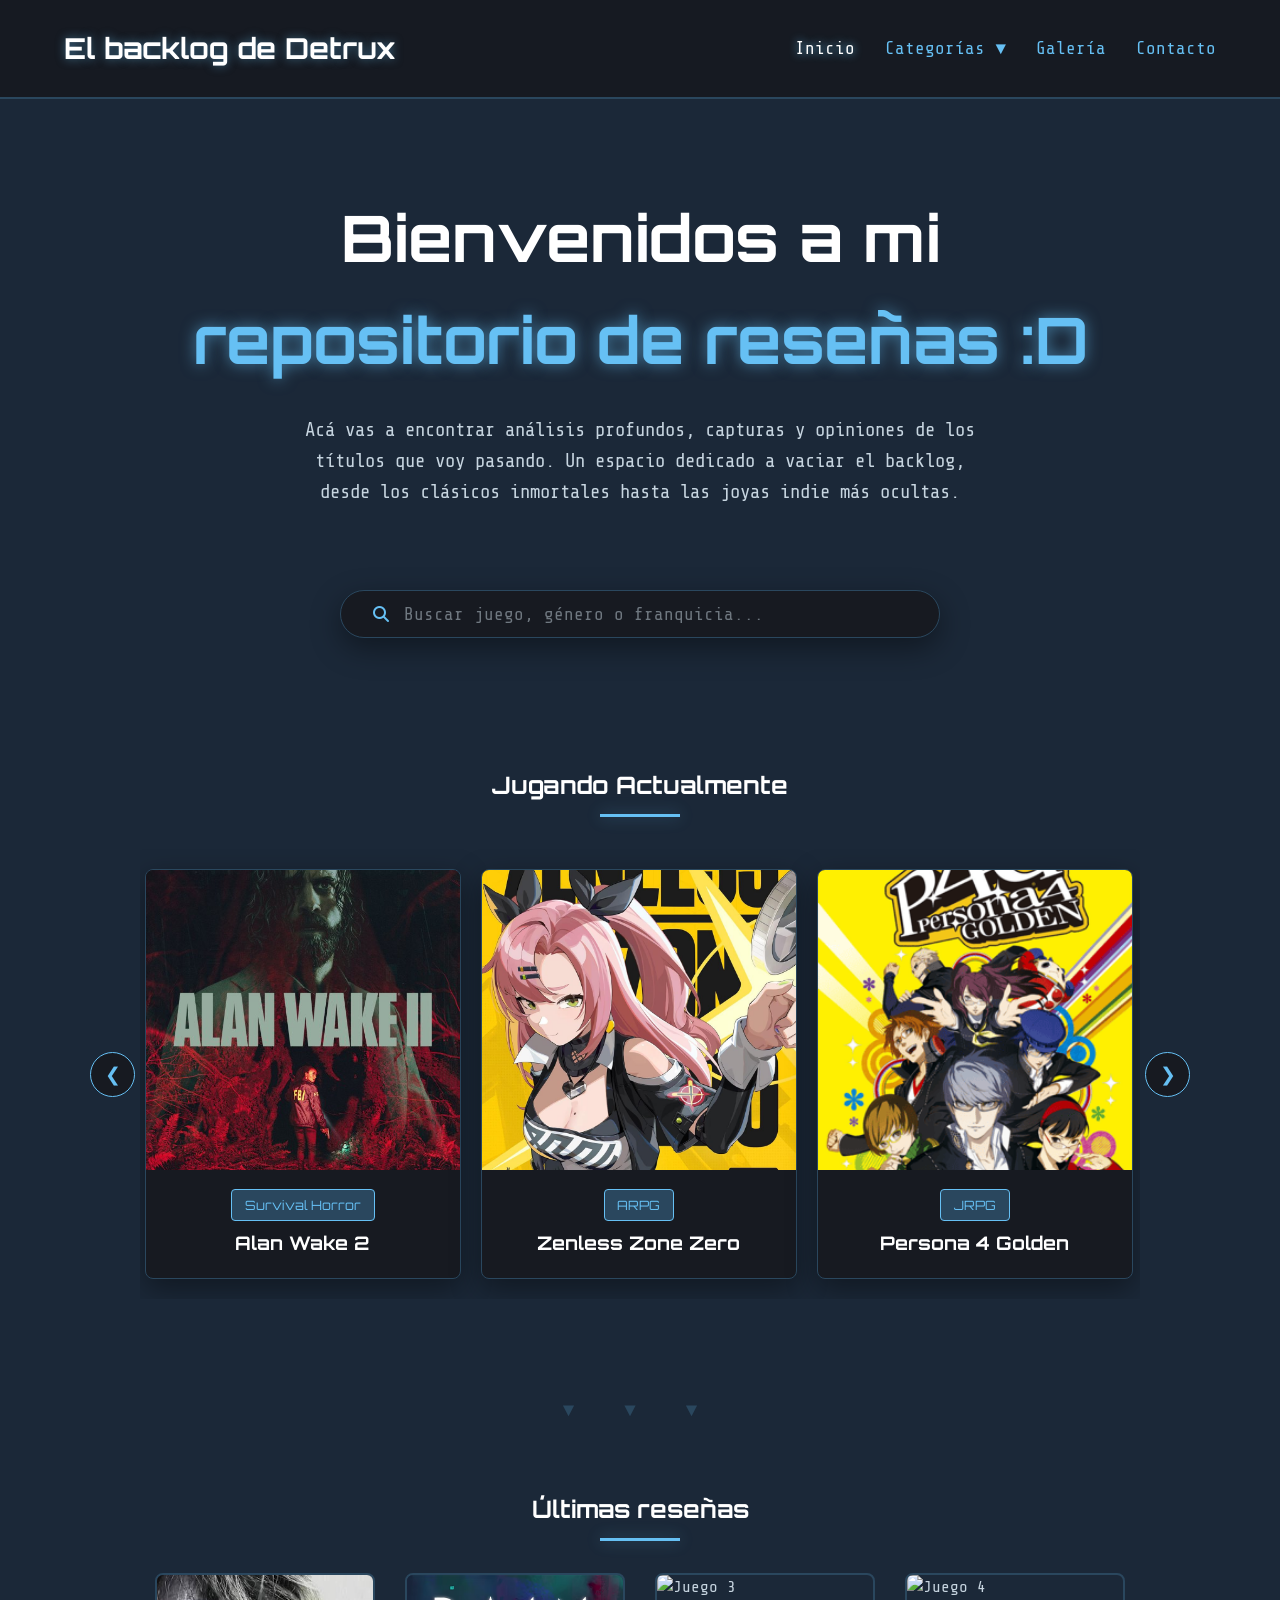
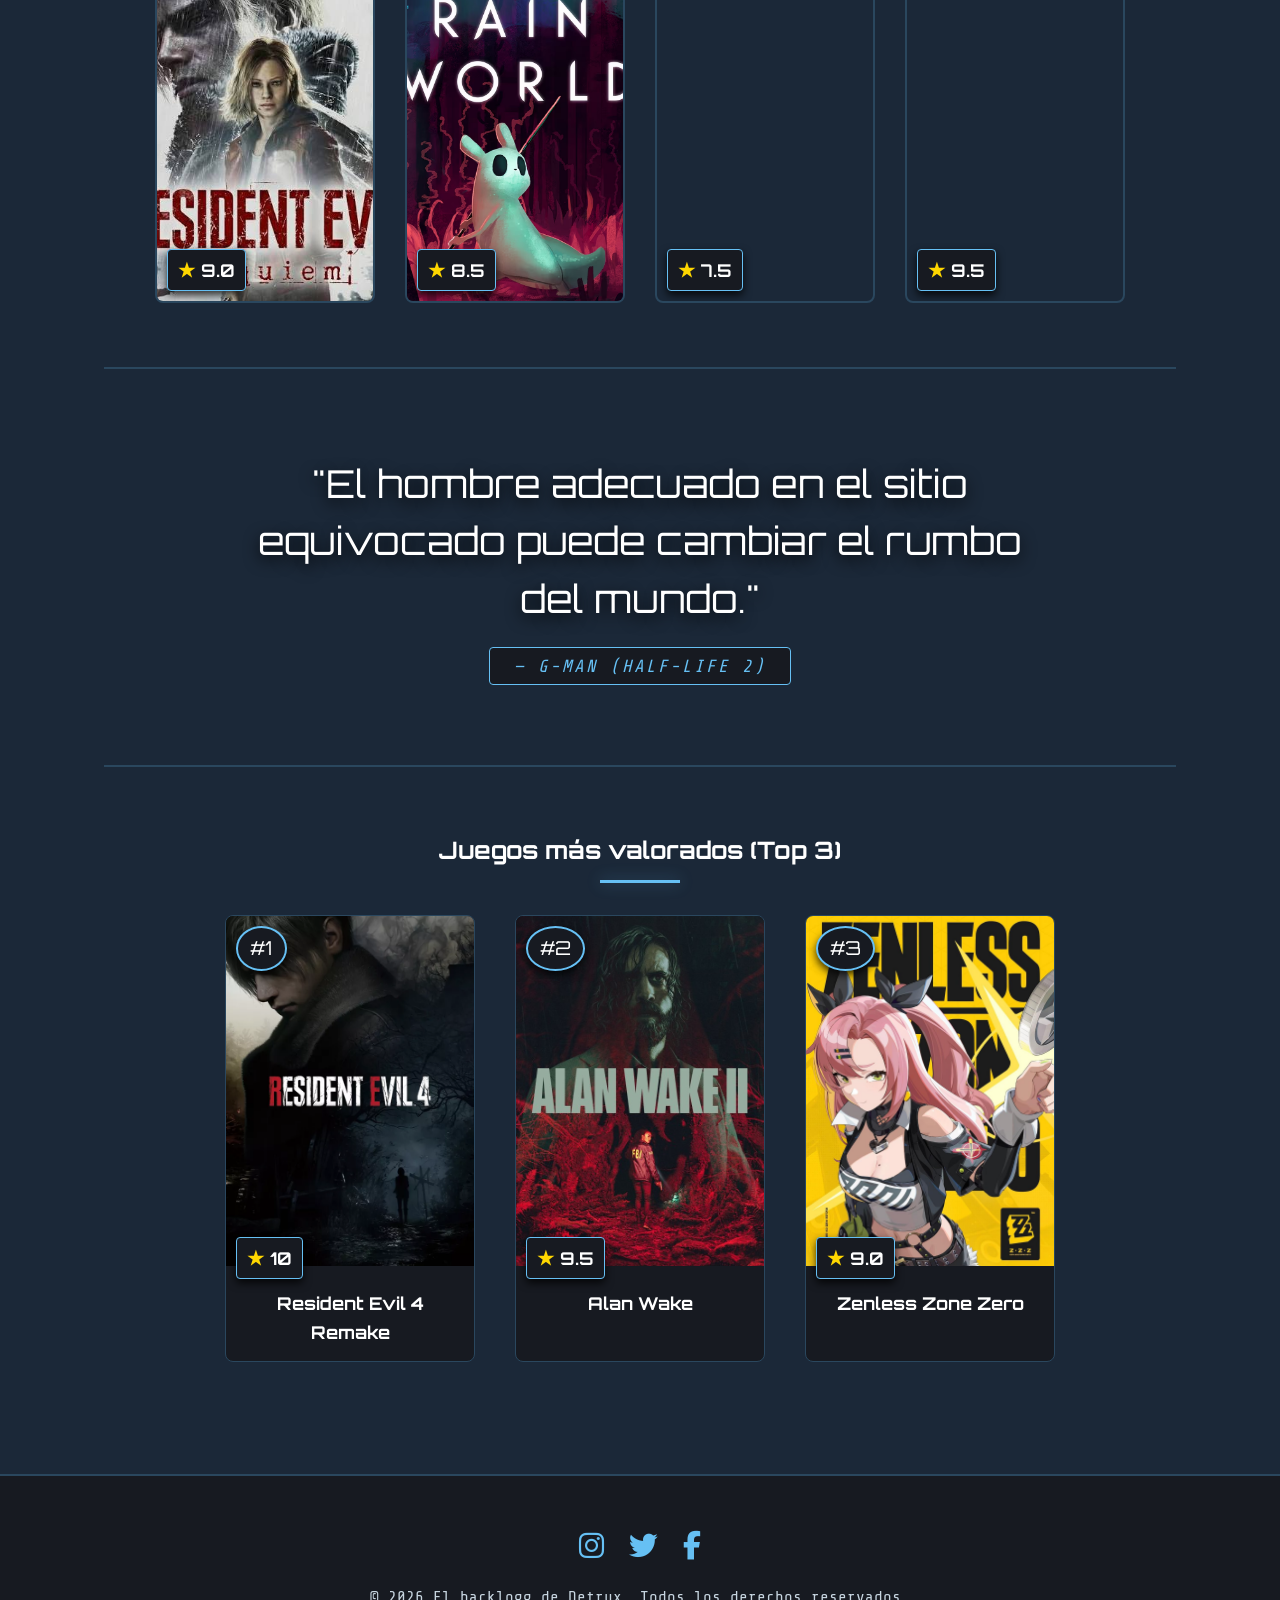
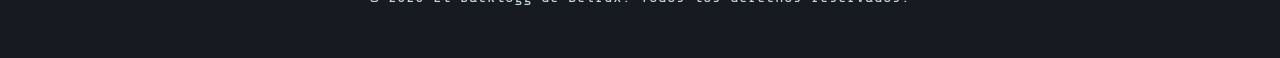
==== commit b54c2ca3: "fotos actualizadas" ====
--- a/index.html
+++ b/index.html
@@ -1,13 +1,16 @@
 <!DOCTYPE html>
 <html lang="es">
+
 <head>
     <meta charset="UTF-8">
     <meta name="viewport" content="width=device-width, initial-scale=1.0">
     <title>El backlog de Detrux</title>
-    <link href="https://fonts.googleapis.com/css2?family=Orbitron:wght@700&family=Share+Tech+Mono&display=swap" rel="stylesheet">
+    <link href="https://fonts.googleapis.com/css2?family=Orbitron:wght@700&family=Share+Tech+Mono&display=swap"
+        rel="stylesheet">
     <link rel="stylesheet" href="https://cdnjs.cloudflare.com/ajax/libs/font-awesome/6.4.0/css/all.min.css">
     <link rel="stylesheet" href="styles/index.css">
 </head>
+
 <body>
 
     <!-- NAVEGACIÓN FIJA -->
@@ -21,7 +24,8 @@
         <nav>
             <ul id="nav-links">
                 <!-- El Inicio está resaltado para indicar que estamos en el Home -->
-                <li><a href="index.html" style="color: var(--text-primary); text-shadow: 0 0 8px var(--accent-color);">Inicio</a></li>
+                <li><a href="index.html"
+                        style="color: var(--text-primary); text-shadow: 0 0 8px var(--accent-color);">Inicio</a></li>
                 <li class="menu-desplegable">
                     <a href="categorias.html">Categorías ▼</a>
                     <ul class="submenu">
@@ -42,7 +46,8 @@
     <section class="hero section-reveal">
         <div class="hero-content card-reveal">
             <h2>Bienvenidos a mi <br><span class="texto-resaltado">repositorio de reseñas :D</span></h2>
-            <p>Acá vas a encontrar análisis profundos, capturas y opiniones de los títulos que voy pasando. Un espacio dedicado a vaciar el backlog, desde los clásicos inmortales hasta las joyas indie más ocultas.</p>
+            <p>Acá vas a encontrar análisis profundos, capturas y opiniones de los títulos que voy pasando. Un espacio
+                dedicado a vaciar el backlog, desde los clásicos inmortales hasta las joyas indie más ocultas.</p>
         </div>
     </section>
 
@@ -51,7 +56,8 @@
         <div class="buscador-wrapper">
             <div class="buscador-contenedor">
                 <i class="fa-solid fa-magnifying-glass icono-lupa"></i>
-                <input type="text" id="input-busqueda" class="buscador-input" placeholder="Buscar juego, género o franquicia...">
+                <input type="text" id="input-busqueda" class="buscador-input"
+                    placeholder="Buscar juego, género o franquicia...">
             </div>
         </div>
     </section>
@@ -66,56 +72,64 @@
             <div class="carrusel-contenedor">
                 <button class="carrusel-btn prev" onclick="moverCarrusel(-1)">&#10094;</button>
                 <div class="carrusel-track" id="track">
-                    
+
                     <article class="tarjeta-carrusel card-reveal" onclick="abrirResena(this)">
                         <img src="img/alan_wake_2_portada.jpg" class="img-carrusel" alt="Alan Wake">
                         <div class="carrusel-info">
                             <span class="badge">Survival Horror</span>
                             <h3>Alan Wake 2</h3>
                         </div>
-                        <img src="https://placehold.co/400x600/171a21/66c0f4?text=Alan+Wake+2" class="portada-oculta">
+                        <img src="img/alan_wake_2_portada.jpg" class="portada-oculta">
                         <span class="calificacion" style="display:none;">★★★★★</span>
                         <div class="resena-completa-texto" style="display:none;">
-                            <p>Una secuela que rompe la cuarta pared constantemente. La atmósfera en el Lugar Oscuro es asfixiante y el diseño de audio te mantiene en tensión absoluta.</p>
+                            <p>Una secuela que rompe la cuarta pared constantemente. La atmósfera en el Lugar Oscuro es
+                                asfixiante y el diseño de audio te mantiene en tensión absoluta.</p>
                         </div>
                     </article>
 
                     <article class="tarjeta-carrusel card-reveal" onclick="abrirResena(this)">
-                        <img src="https://placehold.co/400x600/171a21/66c0f4?text=Zenless+Zone+Zero" class="img-carrusel" alt="ZZZ">
+                        <img src="img/zzz_portada.jpg"
+                            class="img-carrusel" alt="ZZZ">
                         <div class="carrusel-info">
                             <span class="badge">ARPG</span>
                             <h3>Zenless Zone Zero</h3>
                         </div>
-                        <img src="https://placehold.co/400x600/171a21/66c0f4?text=Zenless+Zone+Zero" class="portada-oculta">
+                        <img src="img/zzz_portada.jpg"
+                            class="portada-oculta">
                         <span class="calificacion" style="display:none;">★★★★☆</span>
                         <div class="resena-completa-texto" style="display:none;">
-                            <p>El combate es brutalmente dinámico y fluido. La estética urbana y la música son increíbles, un gacha con muchísima personalidad.</p>
+                            <p>El combate es brutalmente dinámico y fluido. La estética urbana y la música son
+                                increíbles, un gacha con muchísima personalidad.</p>
                         </div>
                     </article>
 
                     <article class="tarjeta-carrusel card-reveal" onclick="abrirResena(this)">
-                        <img src="https://placehold.co/400x600/171a21/66c0f4?text=Persona+4" class="img-carrusel" alt="Persona 4">
+                        <img src="img/persona_4_portada.png" class="img-carrusel"
+                            alt="Persona 4">
                         <div class="carrusel-info">
                             <span class="badge">JRPG</span>
                             <h3>Persona 4 Golden</h3>
                         </div>
-                        <img src="https://placehold.co/400x600/171a21/66c0f4?text=Persona+4" class="portada-oculta">
+                        <img src="img/persona_4_portada.png" class="portada-oculta">
                         <span class="calificacion" style="display:none;">★★★★★</span>
                         <div class="resena-completa-texto" style="display:none;">
-                            <p>Un clásico de culto. Inaba se siente como un hogar real y el misterio del asesino de la televisión te atrapa desde la primera hora de juego.</p>
+                            <p>Un clásico de culto. Inaba se siente como un hogar real y el misterio del asesino de la
+                                televisión te atrapa desde la primera hora de juego.</p>
                         </div>
                     </article>
 
                     <article class="tarjeta-carrusel card-reveal" onclick="abrirResena(this)">
-                        <img src="https://placehold.co/400x600/171a21/66c0f4?text=Silent+Hill+2" class="img-carrusel" alt="Silent Hill 2">
+                        <img src="img/silent_hill2_portada.webp" class="img-carrusel"
+                            alt="Silent Hill 2">
                         <div class="carrusel-info">
                             <span class="badge">Terror Psicológico</span>
                             <h3>Silent Hill 2</h3>
                         </div>
-                        <img src="https://placehold.co/400x600/171a21/66c0f4?text=Silent+Hill+2" class="portada-oculta">
+                        <img src="img/silent_hill2_portada.webp" class="portada-oculta">
                         <span class="calificacion" style="display:none;">★★★★★</span>
                         <div class="resena-completa-texto" style="display:none;">
-                            <p>La niebla es solo el principio. Un viaje deprimente pero magistral sobre la culpa y los demonios internos.</p>
+                            <p>La niebla es solo el principio. Un viaje deprimente pero magistral sobre la culpa y los
+                                demonios internos.</p>
                         </div>
                     </article>
 
@@ -135,53 +149,61 @@
                 <h2>Últimas reseñas</h2>
                 <div class="divider"></div>
             </div>
-            
+
             <div class="contenedor-tarjetas">
                 <article class="tarjeta-juego card-reveal" onclick="abrirResena(this)">
                     <div class="puntaje-miniatura"><span class="estrella">★</span> 9.0</div>
-                    <img src="https://placehold.co/400x600/2a475e/66c0f4?text=RE+Requiem" alt="Resident Evil Requiem" class="portada-oculta">
-                    <img src="https://placehold.co/400x600/2a475e/66c0f4?text=RE+Requiem" alt="Resident Evil Requiem">
+                    <img src="img/RE_requiem_portada.jpeg" alt="Resident Evil Requiem"
+                        class="portada-oculta">
+                    <img src="img/RE_requiem_portada.jpeg" alt="Resident Evil Requiem">
                     <h3 style="display:none;">Resident Evil Requiem</h3>
                     <span class="badge" style="display:none;">Survival Horror</span>
                     <span class="calificacion" style="display:none;">9.0 / 10</span>
                     <div class="resena-completa-texto" style="display:none;">
-                        <p>Análisis detallado de Resident Evil Requiem. Una vuelta de tuerca interesante a la fórmula clásica de la saga, gestionando recursos al milímetro.</p>
+                        <p>Análisis detallado de Resident Evil Requiem. Una vuelta de tuerca interesante a la fórmula
+                            clásica de la saga, gestionando recursos al milímetro.</p>
                     </div>
                 </article>
 
                 <article class="tarjeta-juego card-reveal" onclick="abrirResena(this)">
                     <div class="puntaje-miniatura"><span class="estrella">★</span> 8.5</div>
-                    <img src="https://placehold.co/400x600/2a475e/66c0f4?text=Rain+World" alt="Rain World" class="portada-oculta">
-                    <img src="https://placehold.co/400x600/2a475e/66c0f4?text=Rain+World" alt="Rain World">
+                    <img src="img/rain_world_portada.avif" alt="Rain World"
+                        class="portada-oculta">
+                    <img src="img/rain_world_portada.avif" alt="Rain World">
                     <h3 style="display:none;">Rain World</h3>
                     <span class="badge" style="display:none;">Supervivencia / Plataformas</span>
                     <span class="calificacion" style="display:none;">8.5 / 10</span>
                     <div class="resena-completa-texto" style="display:none;">
-                        <p>No eres el cazador, eres la presa. Un ecosistema vivo y brutal que te castiga por cada error, pero recompensa la paciencia y el aprendizaje.</p>
+                        <p>No eres el cazador, eres la presa. Un ecosistema vivo y brutal que te castiga por cada error,
+                            pero recompensa la paciencia y el aprendizaje.</p>
                     </div>
                 </article>
 
                 <article class="tarjeta-juego card-reveal" onclick="abrirResena(this)">
                     <div class="puntaje-miniatura"><span class="estrella">★</span> 7.5</div>
-                    <img src="https://placehold.co/400x600/2a475e/66c0f4?text=Juego+3" alt="Juego 3" class="portada-oculta">
+                    <img src="https://placehold.co/400x600/2a475e/66c0f4?text=Juego+3" alt="Juego 3"
+                        class="portada-oculta">
                     <img src="https://placehold.co/400x600/2a475e/66c0f4?text=Juego+3" alt="Juego 3">
                     <h3 style="display:none;">Juego Misterioso 3</h3>
                     <span class="badge" style="display:none;">Indie</span>
                     <span class="calificacion" style="display:none;">7.5 / 10</span>
                     <div class="resena-completa-texto" style="display:none;">
-                        <p>Una premisa interesante que se desinfla hacia la mitad del juego. Aún así, los controles son responsivos.</p>
+                        <p>Una premisa interesante que se desinfla hacia la mitad del juego. Aún así, los controles son
+                            responsivos.</p>
                     </div>
                 </article>
 
                 <article class="tarjeta-juego card-reveal" onclick="abrirResena(this)">
                     <div class="puntaje-miniatura"><span class="estrella">★</span> 9.5</div>
-                    <img src="https://placehold.co/400x600/2a475e/66c0f4?text=Juego+4" alt="Juego 4" class="portada-oculta">
+                    <img src="https://placehold.co/400x600/2a475e/66c0f4?text=Juego+4" alt="Juego 4"
+                        class="portada-oculta">
                     <img src="https://placehold.co/400x600/2a475e/66c0f4?text=Juego+4" alt="Juego 4">
                     <h3 style="display:none;">Juego Increíble 4</h3>
                     <span class="badge" style="display:none;">Acción RPG</span>
                     <span class="calificacion" style="display:none;">9.5 / 10</span>
                     <div class="resena-completa-texto" style="display:none;">
-                        <p>Fácilmente uno de los mejores sistemas de combate de la generación. El parry se siente increíblemente satisfactorio.</p>
+                        <p>Fácilmente uno de los mejores sistemas de combate de la generación. El parry se siente
+                            increíblemente satisfactorio.</p>
                     </div>
                 </article>
             </div>
@@ -191,7 +213,8 @@
         <section class="seccion-cita section-reveal">
             <div class="cita-parallax">
                 <div class="cita-contenido card-reveal">
-                    <blockquote>"El hombre adecuado en el sitio equivocado puede cambiar el rumbo del mundo."</blockquote>
+                    <blockquote>"El hombre adecuado en el sitio equivocado puede cambiar el rumbo del mundo."
+                    </blockquote>
                     <cite>— G-Man (Half-Life 2)</cite>
                 </div>
             </div>
@@ -203,20 +226,22 @@
                 <h2>Juegos más valorados (Top 3)</h2>
                 <div class="divider"></div>
             </div>
-            
+
             <div class="contenedor-top3">
                 <article class="tarjeta-top card-reveal" onclick="abrirResena(this)">
                     <div class="medalla">#1</div>
                     <div style="position: relative;">
                         <div class="puntaje-miniatura"><span class="estrella">★</span> 10</div>
-                        <img src="https://placehold.co/400x600/ffd700/171a21?text=RE4+Remake" alt="Top 1" class="portada-oculta">
-                        <img src="https://placehold.co/400x600/ffd700/171a21?text=RE4+Remake" alt="Top 1">
+                        <img src="img/residente_evil_4_portada.webp" alt="Top 1"
+                            class="portada-oculta">
+                        <img src="img/residente_evil_4_portada.webp" alt="Top 1">
                     </div>
                     <h3>Resident Evil 4 Remake</h3>
                     <span class="badge" style="display:none;">Acción / Terror</span>
                     <span class="calificacion" style="display:none;">10 / 10</span>
                     <div class="resena-completa-texto" style="display:none;">
-                        <p>Cómo hacer un remake perfecto. Mantiene la esencia del original de GameCube pero moderniza el gunplay. El cuchillo ahora es una herramienta de parry fundamental.</p>
+                        <p>Cómo hacer un remake perfecto. Mantiene la esencia del original de GameCube pero moderniza el
+                            gunplay. El cuchillo ahora es una herramienta de parry fundamental.</p>
                     </div>
                 </article>
 
@@ -224,14 +249,15 @@
                     <div class="medalla">#2</div>
                     <div style="position: relative;">
                         <div class="puntaje-miniatura"><span class="estrella">★</span> 9.5</div>
-                        <img src="https://placehold.co/400x600/c0c0c0/171a21?text=Alan+Wake" alt="Top 2" class="portada-oculta">
-                        <img src="https://placehold.co/400x600/c0c0c0/171a21?text=Alan+Wake" alt="Top 2">
+                        <img src="img/alan_wake_2_portada.jpg" alt="Top 2" class="portada-oculta">
+                        <img src="img/alan_wake_2_portada.jpg" alt="Top 2">
                     </div>
                     <h3>Alan Wake</h3>
                     <span class="badge" style="display:none;">Thriller Psicológico</span>
                     <span class="calificacion" style="display:none;">9.5 / 10</span>
                     <div class="resena-completa-texto" style="display:none;">
-                        <p>La luz es tu única arma real. La narrativa inspirada en Twin Peaks y Stephen King lo convierte en una experiencia literaria dentro de un videojuego.</p>
+                        <p>La luz es tu única arma real. La narrativa inspirada en Twin Peaks y Stephen King lo
+                            convierte en una experiencia literaria dentro de un videojuego.</p>
                     </div>
                 </article>
 
@@ -239,14 +265,16 @@
                     <div class="medalla">#3</div>
                     <div style="position: relative;">
                         <div class="puntaje-miniatura"><span class="estrella">★</span> 9.0</div>
-                        <img src="https://placehold.co/400x600/cd7f32/171a21?text=Zenless+Zone+Zero" alt="Top 3" class="portada-oculta">
-                        <img src="https://placehold.co/400x600/cd7f32/171a21?text=Zenless+Zone+Zero" alt="Top 3">
+                        <img src="img/zzz_portada.jpg" alt="Top 3"
+                            class="portada-oculta">
+                        <img src="img/zzz_portada.jpg" alt="Top 3">
                     </div>
                     <h3>Zenless Zone Zero</h3>
                     <span class="badge" style="display:none;">ARPG</span>
                     <span class="calificacion" style="display:none;">9.0 / 10</span>
                     <div class="resena-completa-texto" style="display:none;">
-                        <p>Estilo desbordante. El sistema de asistencias y combos es súper vistoso. La ciudad de New Eridu está viva y llena de detalles.</p>
+                        <p>Estilo desbordante. El sistema de asistencias y combos es súper vistoso. La ciudad de New
+                            Eridu está viva y llena de detalles.</p>
                     </div>
                 </article>
             </div>
@@ -267,7 +295,7 @@
         <span class="cerrar" onclick="cerrarResenaModal()">&times;</span>
         <!-- Flecha Izquierda -->
         <button class="modal-nav-btn prev" onclick="navegarResena(-1)">&#10094;</button>
-        
+
         <div class="modal-resena-contenido">
             <img id="mr-img" src="" alt="Portada del juego" class="mr-imagen">
             <div class="mr-info">
@@ -278,11 +306,12 @@
                 <div id="mr-texto" class="mr-texto"></div>
             </div>
         </div>
-        
+
         <!-- Flecha Derecha -->
         <button class="modal-nav-btn next" onclick="navegarResena(1)">&#10095;</button>
     </div>
 
     <script src="js/index.js"></script>
 </body>
+
 </html>
--- a/styles/index.css
+++ b/styles/index.css
@@ -290,10 +290,20 @@
 {
     display: flex;
     overflow-x: hidden; 
+    overflow-y: hidden; /* Mata la barra vertical fantasma*/
     gap: 20px;
     padding: 20px 5px;
     scroll-behavior: smooth;
     width: 100%;
+    
+    /* Oculta la barra en Firefox */
+    scrollbar-width: none; 
+}
+
+/* Oculta la barra en Chrome, Safari y el nuevo Edge */
+.carrusel-track::-webkit-scrollbar
+{
+    display: none;
 }
 
 .tarjeta-carrusel
